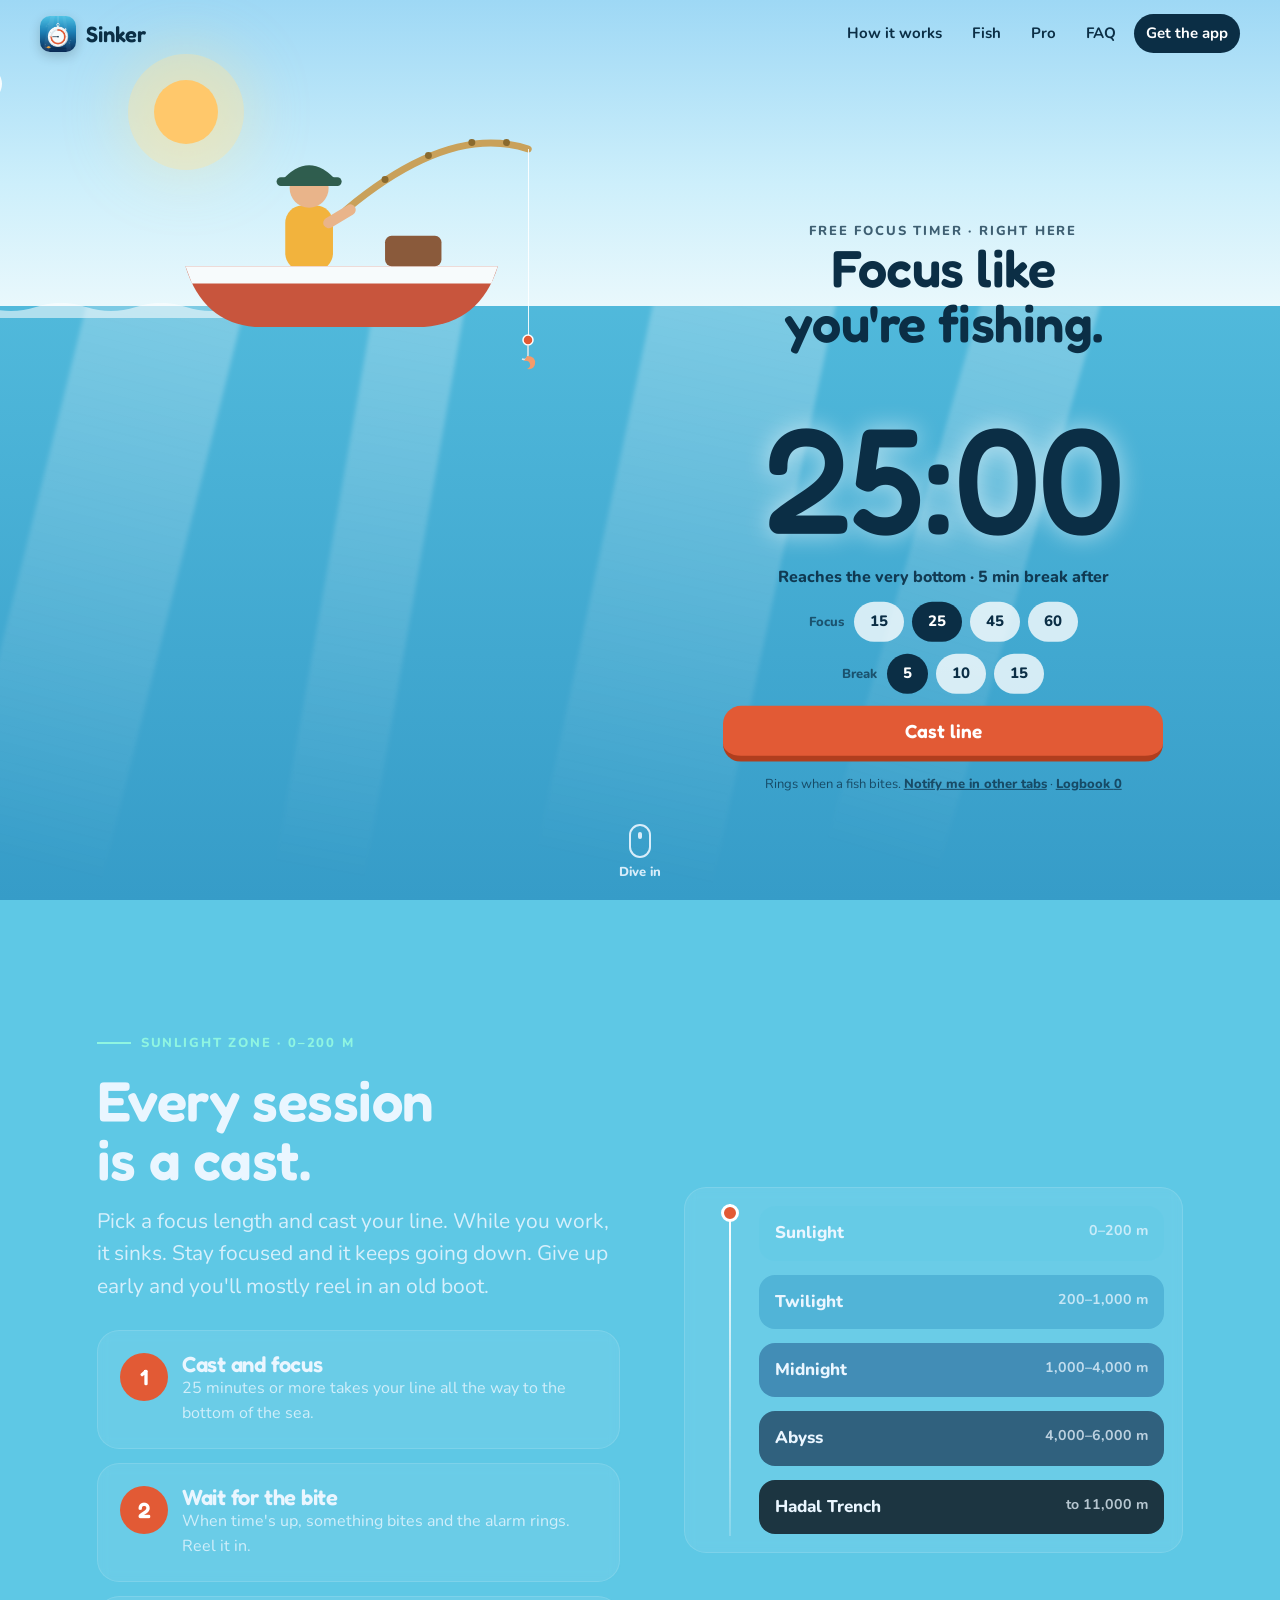
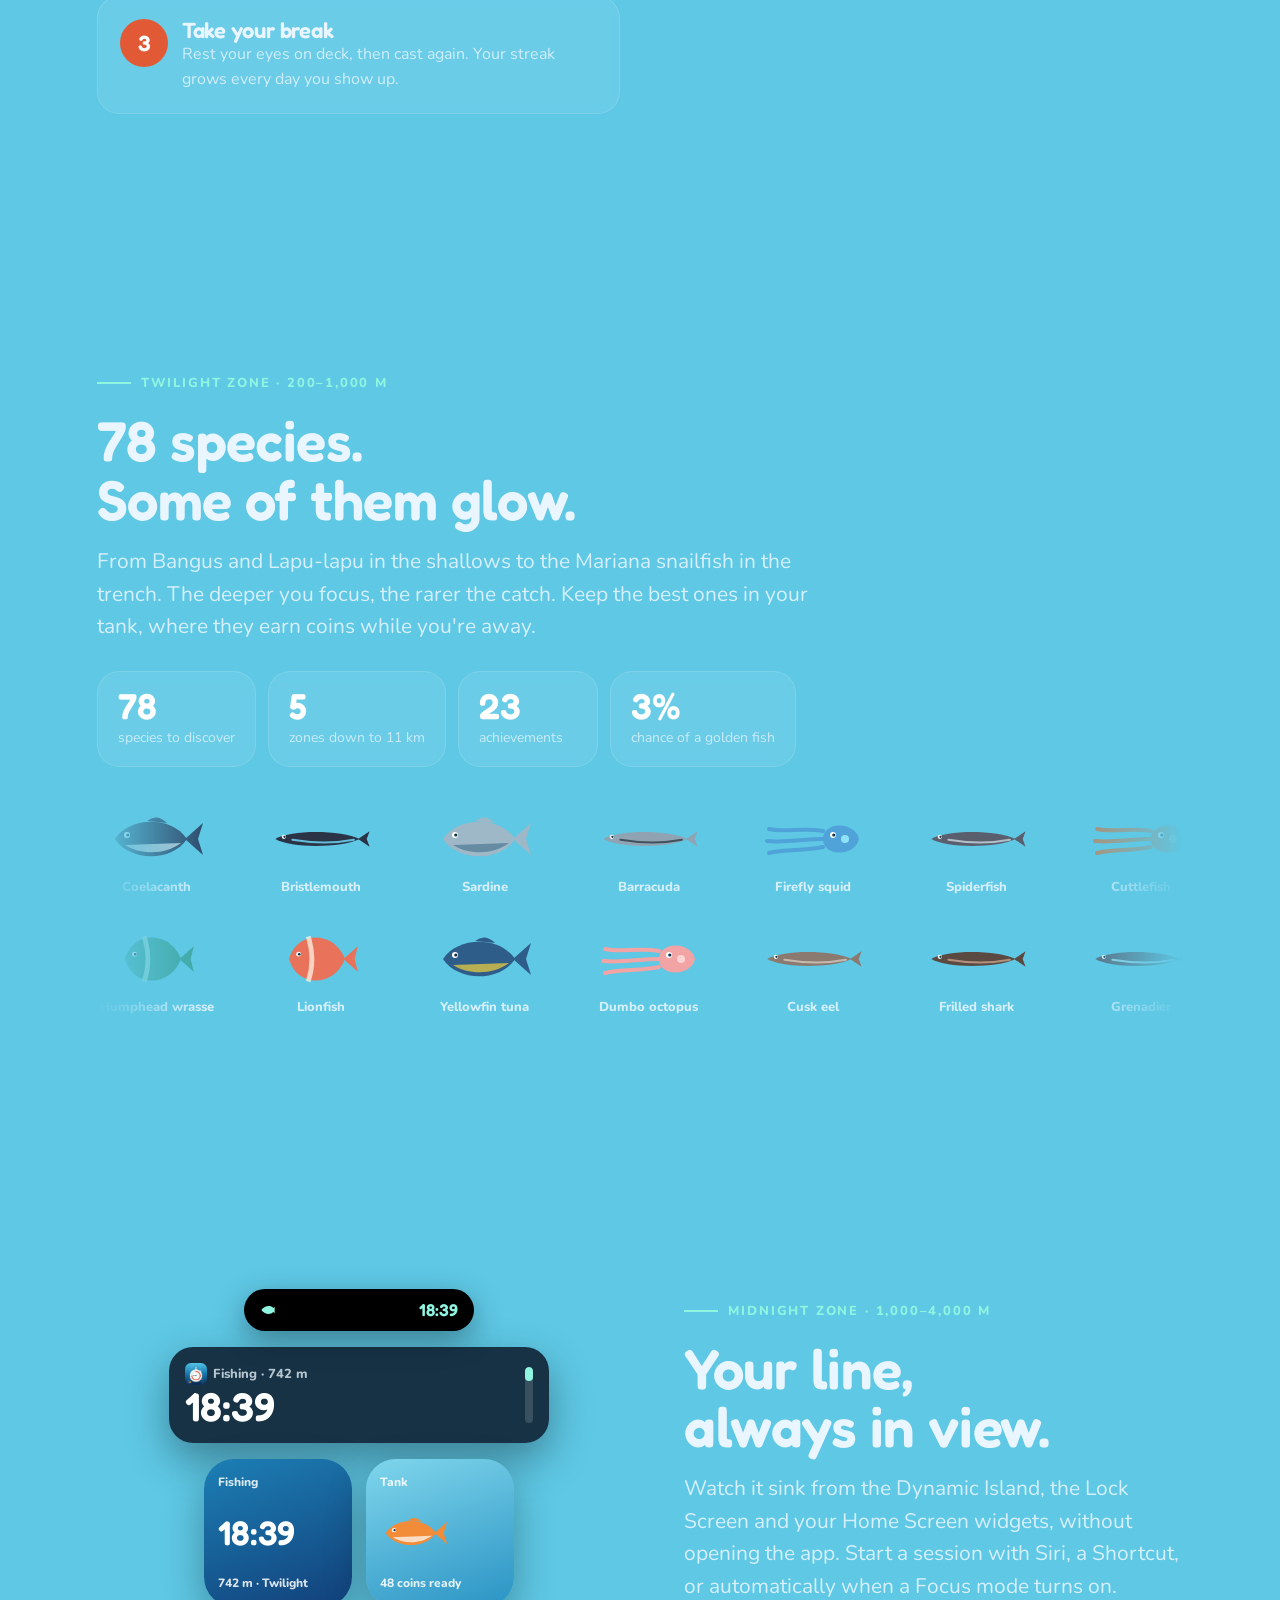
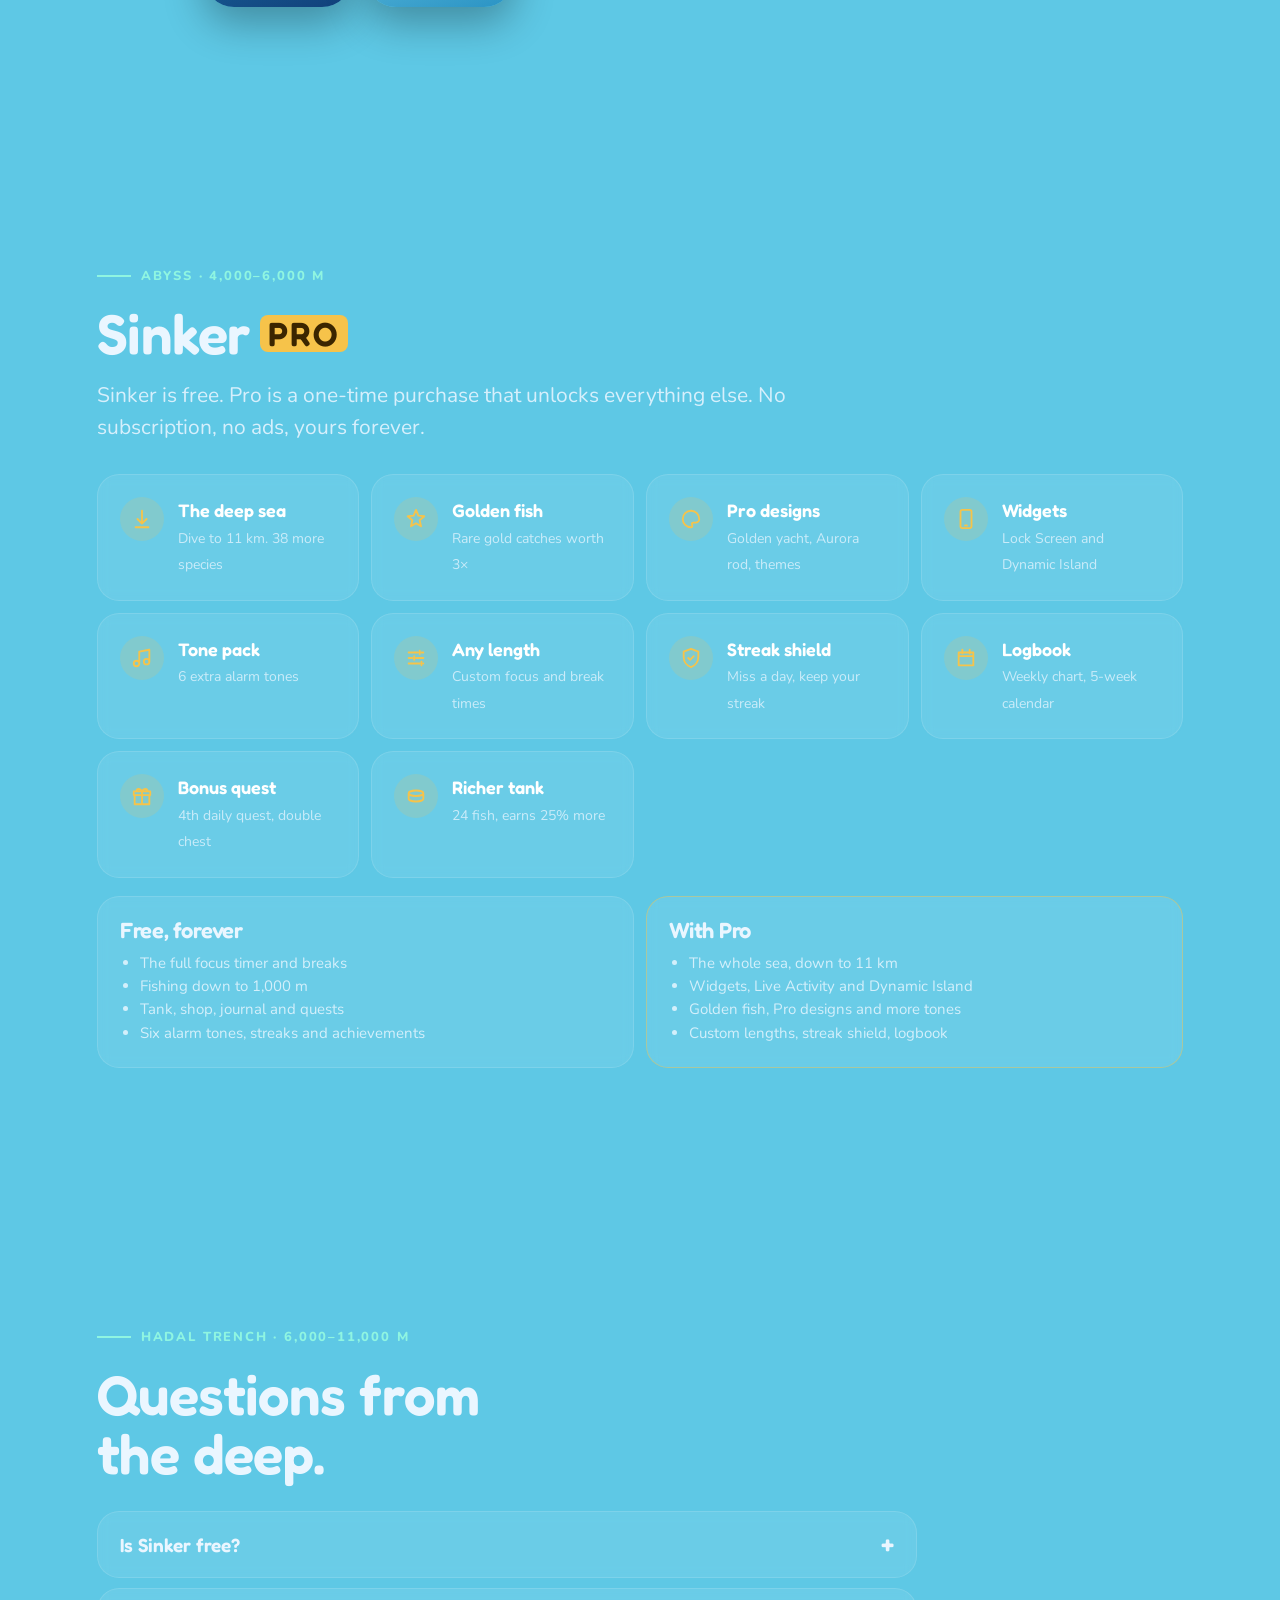
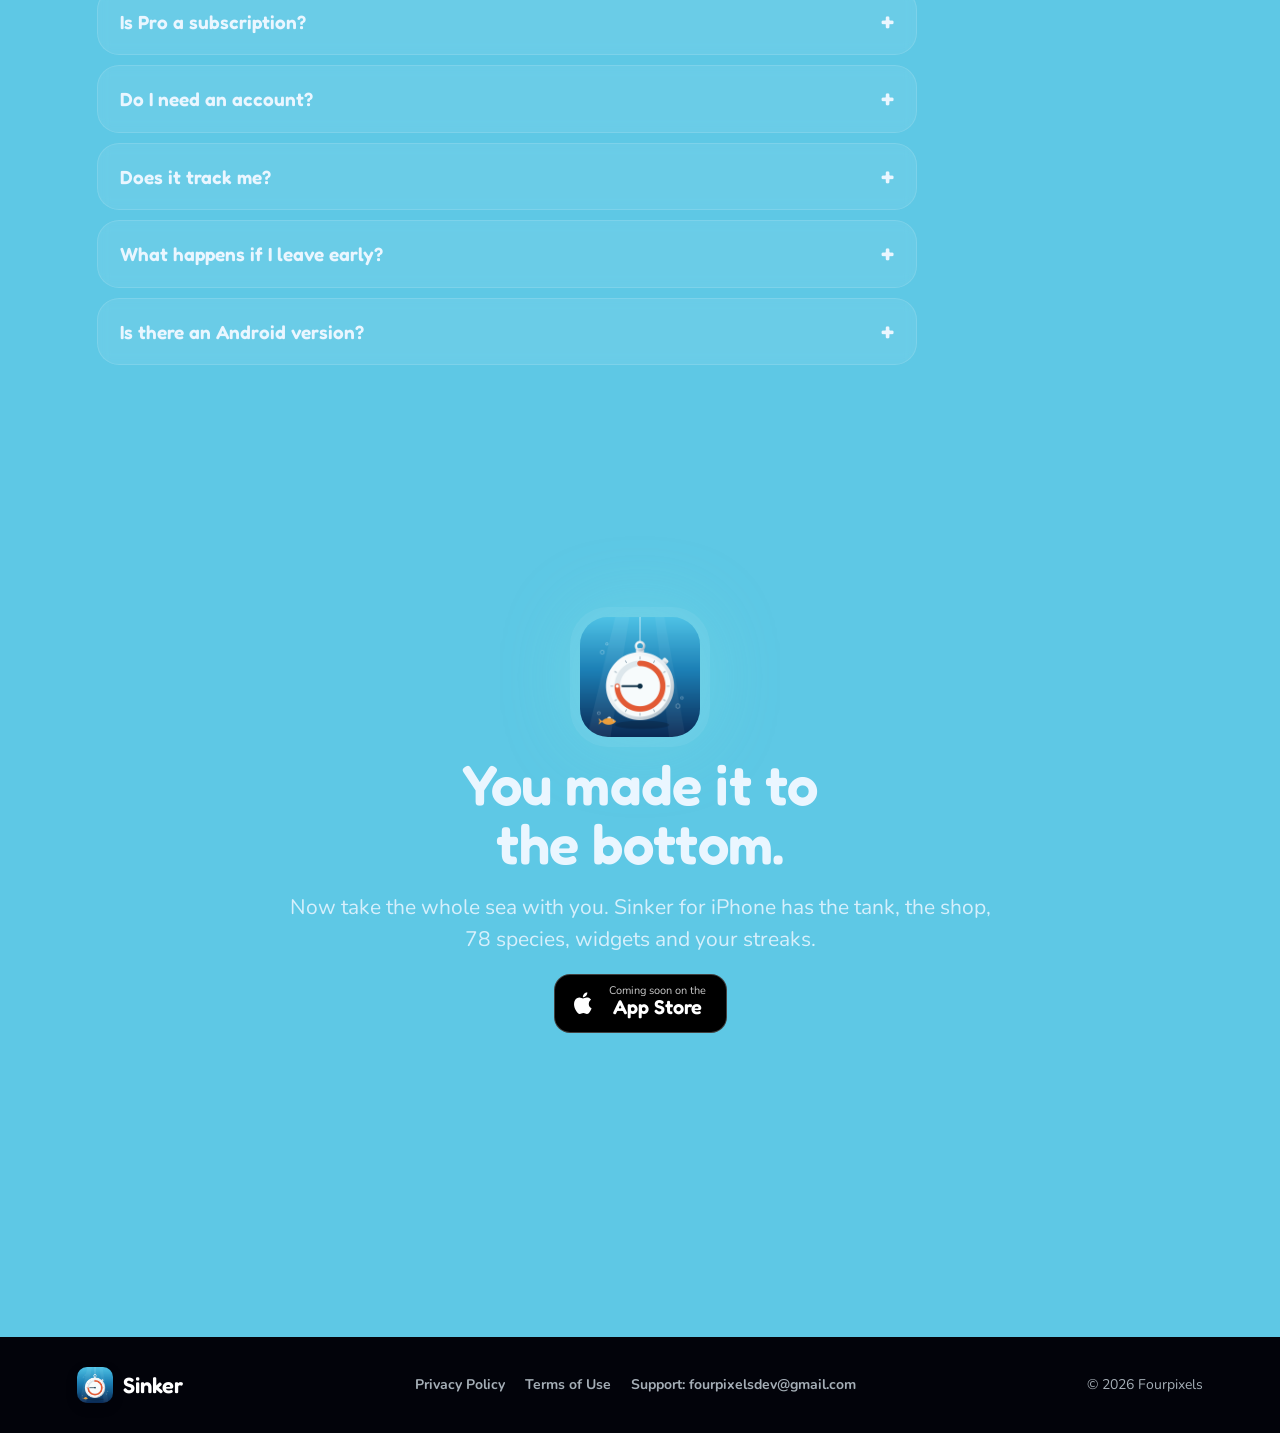
==== index.html @ 97530942 "Sinker website: landing page, free web focus timer, privacy policy and terms Co-Authored-By: Claude " ====
<!doctype html>
<html lang="en">
<head>
<meta charset="utf-8">
<meta name="viewport" content="width=device-width, initial-scale=1, viewport-fit=cover">
<title>Sinker – Focus Timer</title>
<meta name="description" content="A focus timer where every session is a cast. Stay focused, sink into the deep, and catch rare fish. Try the free web timer, then get Sinker for iPhone.">
<meta name="theme-color" content="#5EC8E5">
<meta property="og:title" content="Sinker – Focus Timer">
<meta property="og:description" content="Focus like you're fishing. Stay focused and your line sinks into the deep.">
<meta property="og:image" content="assets/icon.png">
<link rel="icon" href="assets/icon.png">
<link rel="apple-touch-icon" href="assets/icon.png">
<link rel="preconnect" href="https://fonts.googleapis.com">
<link rel="preconnect" href="https://fonts.gstatic.com" crossorigin>
<link href="https://fonts.googleapis.com/css2?family=Fredoka:wght@400;500;600&family=Nunito:wght@400;600;700;800&display=swap" rel="stylesheet">
<link rel="stylesheet" href="styles.css">
</head>
<body>

<a class="sr-only" href="#dive">Skip to the timer</a>

<header class="nav" id="nav">
  <a class="brand" href="#dive" aria-label="Sinker home"><img src="assets/icon.png" alt="" width="36" height="36">Sinker</a>
  <nav class="nav-links" aria-label="Main">
    <a href="#how">How it works</a>
    <a href="#fish">Fish</a>
    <a href="#pro">Pro</a>
    <a href="#faq">FAQ</a>
    <a class="pill" href="#get" data-store>Get the app</a>
  </nav>
</header>

<!-- ============ THE TIMER (surface) ============ -->
<main>
<section class="dive" id="dive" aria-label="Free focus timer">
  <div class="water"></div>
  <div class="rays" aria-hidden="true"><i></i><i></i><i></i><i></i></div>
  <div class="snow" id="snow" aria-hidden="true"></div>

  <div class="world" aria-hidden="true">
    <div class="sky"><div class="sun"></div><div class="cloud c1"></div><div class="cloud c2"></div><div class="cloud c3"></div></div>
    <svg class="surface" viewBox="0 0 400 22" preserveAspectRatio="none"><path d="M0 11 Q 25 3 50 11 T 100 11 T 150 11 T 200 11 T 250 11 T 300 11 T 350 11 T 400 11 V22 H0 Z" fill="rgba(255,255,255,0.55)"/></svg>
    <!-- the same boat, rod and fisher as the app (scene 352×110, cropped to x 60–296) -->
    <svg class="boat" viewBox="60 0 236 110">
      <path d="M178 46 Q 226 6 262 18" stroke="#C9A15A" stroke-width="3.2" fill="none" stroke-linecap="round"/>
      <circle cx="196" cy="32" r="1.6" fill="#8A6A2E"/><circle cx="216" cy="21" r="1.6" fill="#8A6A2E"/><circle cx="236" cy="15" r="1.6" fill="#8A6A2E"/><circle cx="252" cy="15" r="1.6" fill="#8A6A2E"/>
      <rect x="150" y="44" width="22" height="30" rx="8" fill="#F2B33D"/>
      <circle cx="161" cy="36" r="9" fill="#E9B48A"/>
      <path d="M148 33 Q161 18 174 33 Z" fill="#2F5D4E"/><rect x="146" y="31" width="30" height="4" rx="2" fill="#2F5D4E"/>
      <path d="M170 52 L180 46" stroke="#E9B48A" stroke-width="5" stroke-linecap="round"/>
      <path d="M104 72 L248 72 Q240 98 214 100 L136 100 Q112 98 104 72 Z" fill="#C8553D"/>
      <path d="M104 72 L248 72 L245 80 L107 80 Z" fill="#F7FBFC"/>
      <rect x="196" y="58" width="26" height="14" rx="3" fill="#8A5A3B"/>
    </svg>
    <div class="line" id="line"></div>
    <svg class="hook" id="hook" viewBox="-20 -10 40 50">
      <circle r="5" fill="#E25A35" stroke="#fff" stroke-width="1.5"/>
      <path d="M0 5 v10 q0 6 -6 4" stroke="#DDE6EA" stroke-width="1.6" fill="none"/>
      <path d="M-1 16 q9 0 8 8 q-1 6 -8 5 q4 -2 3 -5 q-1 -4 -6 -3z" fill="#F59B6B"/>
    </svg>
  </div>
  <div id="swimmers" aria-hidden="true"></div>

  <div class="panel" id="panel">
    <div class="intro">
      <p class="eyebrow">Free focus timer · right here</p>
      <h1 class="headline">Focus like you're fishing.</h1>
    </div>
    <p class="status" id="status" aria-live="polite"></p>
    <div class="timer" id="timer" role="timer" aria-label="Focus length 25 minutes">25:00</div>
    <p class="readout" id="readout">Reaches the very bottom · 5 min break after</p>

    <div class="chips" id="lengths" role="group" aria-label="Focus length">
      <span class="label">Focus</span>
      <button class="chip" data-min="15">15</button>
      <button class="chip" data-min="25" aria-pressed="true">25</button>
      <button class="chip" data-min="45">45</button>
      <button class="chip" data-min="60">60</button>
    </div>
    <div class="chips" id="breaks" role="group" aria-label="Break length">
      <span class="label">Break</span>
      <button class="chip" data-break="5" aria-pressed="true">5</button>
      <button class="chip" data-break="10">10</button>
      <button class="chip" data-break="15">15</button>
    </div>

    <div class="controls" id="controls">
      <button class="btn" id="btn-cast">Cast line</button>
      <button class="btn ghost" id="btn-pause" hidden>Pause</button>
      <button class="btn ghost" id="btn-reel" hidden>Reel in</button>
      <button class="btn" id="btn-reel-now" hidden>Reel in!</button>
      <button class="btn light" id="btn-skip" hidden>Skip break</button>
      <button class="btn" id="btn-break" hidden>Start break</button>
      <button class="btn" id="btn-again" hidden>Cast again</button>
    </div>
    <p class="fine" id="fine">Rings when a fish bites. <button id="btn-notify" type="button">Notify me in other tabs</button> · <button id="btn-log" type="button">Logbook <span id="log-count">0</span></button></p>
  </div>

  <a class="scroll-cue" href="#how"><span></span>Dive in</a>
</section>

<!-- ============ SUNLIGHT ============ -->
<section class="zone" id="how" data-depth="120">
  <div class="split">
    <div class="reveal">
      <p class="zone-label">Sunlight zone · 0–200 m</p>
      <h2>Every session<br>is a cast.</h2>
      <p class="lede">Pick a focus length and cast your line. While you work, it sinks. Stay focused and it keeps going down. Give up early and you'll mostly reel in an old boot.</p>
      <div class="steps">
        <div class="step card"><div><h3>Cast and focus</h3><p>25 minutes or more takes your line all the way to the bottom of the sea.</p></div></div>
        <div class="step card"><div><h3>Wait for the bite</h3><p>When time's up, something bites and the alarm rings. Reel it in.</p></div></div>
        <div class="step card"><div><h3>Take your break</h3><p>Rest your eyes on deck, then cast again. Your streak grows every day you show up.</p></div></div>
      </div>
    </div>
    <div class="ladder card reveal" aria-label="The five zones">
      <div class="shaft"></div><div class="lure"></div>
      <ol>
        <li style="background:rgba(94,200,229,.28)">Sunlight <small>0–200 m</small></li>
        <li style="background:rgba(28,127,181,.32)">Twilight <small>200–1,000 m</small></li>
        <li style="background:rgba(18,64,122,.45)">Midnight <small>1,000–4,000 m</small></li>
        <li style="background:rgba(10,26,58,.6)">Abyss <small>4,000–6,000 m</small></li>
        <li style="background:rgba(2,3,10,.75)">Hadal Trench <small>to 11,000 m</small></li>
      </ol>
    </div>
  </div>
</section>

<!-- ============ TWILIGHT ============ -->
<section class="zone" id="fish" data-depth="700">
  <div class="reveal">
    <p class="zone-label">Twilight zone · 200–1,000 m</p>
    <h2>78 species.<br>Some of them glow.</h2>
    <p class="lede">From Bangus and Lapu-lapu in the shallows to the Mariana snailfish in the trench. The deeper you focus, the rarer the catch. Keep the best ones in your tank, where they earn coins while you're away.</p>
    <div class="stats">
      <div class="stat card"><b>78</b><span>species to discover</span></div>
      <div class="stat card"><b>5</b><span>zones down to 11 km</span></div>
      <div class="stat card"><b>23</b><span>achievements</span></div>
      <div class="stat card"><b>3%</b><span>chance of a golden fish</span></div>
    </div>
  </div>
  <div class="parade" id="parade" aria-hidden="true"><div class="track a"></div><div class="track b"></div></div>
</section>

<!-- ============ MIDNIGHT ============ -->
<section class="zone" id="everywhere" data-depth="2500">
  <div class="split flip">
    <div class="reveal">
      <p class="zone-label">Midnight zone · 1,000–4,000 m</p>
      <h2>Your line,<br>always in view.</h2>
      <p class="lede">Watch it sink from the Dynamic Island, the Lock Screen and your Home Screen widgets, without opening the app. Start a session with Siri, a Shortcut, or automatically when a Focus mode turns on.</p>
    </div>
    <div class="devices reveal" aria-hidden="true">
      <div class="island"><svg viewBox="0 0 24 24" width="16" height="16" fill="currentColor"><path d="M2 12c3-4 7-6 11-6 3 0 5 1 7 3l2-2v10l-2-2c-2 2-4 3-7 3-4 0-8-2-11-6Z"/></svg><span class="t" data-clock>18:42</span></div>
      <div class="live">
        <div><div class="lbl"><img src="assets/icon.png" alt="">Fishing · 742 m</div><div class="big" data-clock>18:42</div></div>
        <div class="meter"><i id="live-meter"></i></div>
      </div>
      <div class="widgets">
        <div class="widget" style="background:linear-gradient(160deg,#1C7FB5,#12407A)"><small>Fishing</small><b data-clock>18:42</b><small>742 m · Twilight</small></div>
        <div class="widget" style="background:linear-gradient(160deg,#7FD6EC,#2A93C4)"><small>Tank</small><span id="widget-fish"></span><small>48 coins ready</small></div>
      </div>
    </div>
  </div>
</section>

<!-- ============ ABYSS ============ -->
<section class="zone" id="pro" data-depth="5000">
  <div class="reveal">
    <p class="zone-label">Abyss · 4,000–6,000 m</p>
    <h2 class="pro-badge">Sinker <em>PRO</em></h2>
    <p class="lede">Sinker is free. Pro is a one-time purchase that unlocks everything else. No subscription, no ads, yours forever.</p>
  </div>
  <div class="perks reveal" id="perks"></div>
  <div class="free-vs reveal">
    <div class="card"><h3>Free, forever</h3><ul><li>The full focus timer and breaks</li><li>Fishing down to 1,000 m</li><li>Tank, shop, journal and quests</li><li>Six alarm tones, streaks and achievements</li></ul></div>
    <div class="card" style="border-color:rgba(246,195,74,.45)"><h3>With Pro</h3><ul><li>The whole sea, down to 11 km</li><li>Widgets, Live Activity and Dynamic Island</li><li>Golden fish, Pro designs and more tones</li><li>Custom lengths, streak shield, logbook</li></ul></div>
  </div>
</section>

<!-- ============ TRENCH ============ -->
<section class="zone" id="faq" data-depth="8000">
  <div class="reveal">
    <p class="zone-label">Hadal trench · 6,000–11,000 m</p>
    <h2>Questions from<br>the deep.</h2>
  </div>
  <div class="faq reveal">
    <details class="card"><summary>Is Sinker free?</summary><p>Yes. The app is free to download and the focus timer, fishing, tank, shop and journal are free forever. Sinker Pro is an optional one-time purchase.</p></details>
    <details class="card"><summary>Is Pro a subscription?</summary><p>No. You pay once and keep it. It's tied to your Apple ID, so you can restore it on a new iPhone, and Family Sharing can be turned on.</p></details>
    <details class="card"><summary>Do I need an account?</summary><p>No account, no sign-in. Your progress stays on your iPhone and is backed up to your own iCloud so you can restore it later.</p></details>
    <details class="card"><summary>Does it track me?</summary><p>No tracking, no ads, no analytics. The only thing that ever leaves your phone is a rough location for the optional Real weather feature. <a href="privacy.html">Read the privacy policy</a>.</p></details>
    <details class="card"><summary>What happens if I leave early?</summary><p>You can reel in any time. Your line only got as deep as you stayed, so you'll catch something from that depth, or trash if it was under three minutes. You still get your break.</p></details>
    <details class="card"><summary>Is there an Android version?</summary><p>Not yet. Sinker is iPhone first. This web timer works on any device in the meantime.</p></details>
  </div>
</section>

<section class="zone finale" id="get" data-depth="10800">
  <img class="icon reveal" src="assets/icon.png" alt="Sinker app icon" width="120" height="120">
  <h2 class="reveal">You made it to<br>the bottom.</h2>
  <p class="lede reveal" style="margin-top:0">Now take the whole sea with you. Sinker for iPhone has the tank, the shop, 78 species, widgets and your streaks.</p>
  <a class="store-badge reveal" href="#" data-store aria-label="Download Sinker on the App Store">
    <svg viewBox="0 0 24 24" fill="currentColor" aria-hidden="true"><path d="M16.4 12.6c0-2.4 2-3.6 2.1-3.7-1.2-1.7-3-1.9-3.6-1.9-1.5-.2-3 .9-3.8.9-.8 0-2-.9-3.3-.9-1.7 0-3.2 1-4.1 2.5-1.8 3-.5 7.6 1.3 10.1.8 1.2 1.8 2.6 3.1 2.5 1.3 0 1.7-.8 3.3-.8s2 .8 3.3.8c1.4 0 2.2-1.2 3-2.5.9-1.4 1.3-2.7 1.3-2.8 0 0-2.6-1-2.6-4.2ZM14 5.3c.7-.8 1.2-2 1-3.2-1 .1-2.2.7-3 1.5-.6.7-1.2 1.9-1 3.1 1.1.1 2.3-.6 3-1.4Z"/></svg>
    <span><small data-store-small>Coming soon on the</small><strong>App Store</strong></span>
  </a>
  <div class="seabed" aria-hidden="true">
    <svg viewBox="0 0 1200 120" preserveAspectRatio="none"><path d="M0 70 Q 90 40 180 64 T 360 58 Q 450 30 540 60 T 720 56 Q 820 28 900 58 T 1200 50 V120 H0 Z" fill="#0A1A3A" opacity=".7"/><path d="M0 92 Q 140 70 260 90 T 520 86 Q 650 66 760 88 T 1200 80 V120 H0 Z" fill="#050B1C"/></svg>
  </div>
</section>
</main>

<footer>
  <div class="wrap">
    <a class="brand" href="#dive" style="color:#fff"><img src="assets/icon.png" alt="" width="32" height="32">Sinker</a>
    <nav aria-label="Footer">
      <a href="privacy.html">Privacy Policy</a>
      <a href="terms.html">Terms of Use</a>
      <a href="mailto:fourpixelsdev@gmail.com">Support: fourpixelsdev@gmail.com</a>
    </nav>
    <span>© <span id="year">2026</span> Fourpixels</span>
  </div>
</footer>

<aside class="gauge" id="gauge" aria-hidden="true">
  <div class="m" id="gauge-m">0 m</div>
  <div class="bar"><div class="dot"></div></div>
  <div class="z" id="gauge-z">Sunlight</div>
</aside>

<div class="modal" id="modal" role="dialog" aria-modal="true" aria-labelledby="catch-name">
  <div class="sheet" id="sheet"></div>
</div>

<script src="species.js"></script>
<script src="app.js"></script>
</body>
</html>
---- styles.css ----
/* Sinker website — "The Descent": the page is a dive, getting darker as you scroll. */

:root {
  --ink: #0B2E45;
  --ink-soft: #3A5566;
  --paper: #F7FBFC;
  --coral: #E25A35;
  --coral-deep: #B03E1E;
  --gold: #F6C34A;
  --gold-deep: #C98E1C;
  --glow: #8FF5E1;
  --foam: rgba(255, 255, 255, 0.85);
  --sea: #5EC8E5;           /* set by app.js from scroll depth */
  --sea-deep: #1C7FB5;      /* a little deeper than --sea */
  --text-on-sea: #EAF6FF;
  --radius: 22px;
  --display: "Fredoka", ui-rounded, system-ui, sans-serif;
  --body: "Nunito", ui-rounded, system-ui, sans-serif;
  color-scheme: light;
}

*, *::before, *::after { box-sizing: border-box; }
html { scroll-behavior: smooth; -webkit-text-size-adjust: 100%; }
body {
  margin: 0;
  font-family: var(--body);
  font-size: 17px;
  line-height: 1.55;
  color: var(--text-on-sea);
  background: linear-gradient(180deg, var(--sea) 0%, var(--sea-deep) 100%) fixed;
  background-color: var(--sea);
  transition: background-color 0.4s linear;
  overflow-x: hidden;
}
img, svg { display: block; max-width: 100%; }
a { color: inherit; }
button { font: inherit; color: inherit; cursor: pointer; }
:focus-visible { outline: 3px solid var(--gold); outline-offset: 3px; border-radius: 10px; }
[hidden] { display: none !important; }
.sr-only { position: absolute; width: 1px; height: 1px; padding: 0; margin: -1px; overflow: hidden; clip: rect(0 0 0 0); white-space: nowrap; border: 0; }

h1, h2, h3, .display { font-family: var(--display); font-weight: 600; letter-spacing: -0.01em; line-height: 1.05; margin: 0; }
h2 { font-size: clamp(34px, 5vw, 56px); }
h3 { font-size: 22px; }
p { margin: 0; }

/* ---------- top bar ---------- */
.nav {
  position: fixed; inset: 0 0 auto 0; z-index: 50;
  display: flex; align-items: center; justify-content: space-between; gap: 16px;
  padding: 14px clamp(16px, 4vw, 40px);
  transition: background 0.3s, backdrop-filter 0.3s, transform 0.4s, opacity 0.4s;
}
.nav.scrolled { background: rgba(7, 24, 39, 0.55); backdrop-filter: blur(14px); -webkit-backdrop-filter: blur(14px); }
.nav.hidden { opacity: 0; transform: translateY(-100%); pointer-events: none; }
.brand { display: flex; align-items: center; gap: 10px; text-decoration: none; font-family: var(--display); font-weight: 600; font-size: 22px; color: var(--ink); }
.nav.scrolled .brand, .on-dark .brand { color: #fff; }
.brand img { width: 36px; height: 36px; border-radius: 10px; box-shadow: 0 4px 12px rgba(0, 0, 0, 0.18); }
.nav-links { display: flex; align-items: center; gap: 6px; }
.nav-links a { text-decoration: none; font-weight: 700; font-size: 15px; padding: 8px 12px; border-radius: 999px; color: var(--ink); }
.nav.scrolled .nav-links a, .on-dark .nav-links a { color: #EAF6FF; }
.nav-links a:hover { background: rgba(255, 255, 255, 0.22); }
.nav-links .pill { background: var(--ink); color: #fff !important; }
@media (max-width: 720px) { .nav-links a:not(.pill) { display: none; } }

/* ---------- buttons ---------- */
.btn {
  display: inline-flex; align-items: center; justify-content: center; gap: 8px;
  min-height: 56px; padding: 0 26px; border: 0; border-radius: 18px;
  font-family: var(--display); font-weight: 600; font-size: 19px; text-decoration: none;
  background: var(--coral); color: #fff; border-bottom: 6px solid var(--coral-deep);
  transition: transform 0.08s, border-bottom-width 0.08s, filter 0.2s;
}
.btn:hover { filter: brightness(1.05); }
.btn:active { transform: translateY(4px); border-bottom-width: 2px; }
.btn.ghost { background: rgba(255, 255, 255, 0.16); border-bottom-color: rgba(0, 0, 0, 0.22); }
.btn.light { background: #DCE8EC; color: var(--ink); border-bottom-color: #B9CBD2; }
.btn.gold { background: var(--gold); color: #3B2600; border-bottom-color: var(--gold-deep); }
.btn[hidden] { display: none; }
.store-badge {
  display: inline-flex; align-items: center; gap: 12px; padding: 10px 20px 10px 16px; border-radius: 16px;
  background: #000; color: #fff; text-decoration: none; border: 1px solid rgba(255, 255, 255, 0.25);
  transition: transform 0.2s;
}
.store-badge:hover { transform: translateY(-2px); }
.store-badge svg { width: 26px; height: 26px; }
.store-badge small { display: block; font-size: 11px; opacity: 0.8; line-height: 1; }
.store-badge strong { font-family: var(--display); font-size: 20px; line-height: 1.1; font-weight: 600; }

/* ---------- hero = the timer ---------- */
.dive { position: relative; height: 100svh; min-height: 620px; overflow: hidden; color: var(--ink); }
.dive .water { position: absolute; inset: 0; background: linear-gradient(180deg, var(--water-top, #5EC8E5), var(--water-bottom, #1C7FB5)); transition: background 1s linear; }
.dive .rays { position: absolute; inset: 0; pointer-events: none; opacity: var(--sun, 1); transition: opacity 1s; }
.dive .rays i { position: absolute; top: 28%; width: 12%; height: 70%; transform-origin: top center; background: linear-gradient(180deg, rgba(255, 255, 255, 0.28), transparent); filter: blur(2px); animation: ray 8s ease-in-out infinite alternate; }
.dive .rays i:nth-child(1) { left: 8%; transform: rotate(14deg); }
.dive .rays i:nth-child(2) { left: 30%; width: 7%; animation-delay: -2s; transform: rotate(10deg); }
.dive .rays i:nth-child(3) { left: 52%; width: 14%; animation-delay: -4s; transform: rotate(12deg); }
.dive .rays i:nth-child(4) { left: 78%; width: 9%; animation-delay: -6s; transform: rotate(16deg); }
@keyframes ray { from { opacity: 0.45; } to { opacity: 1; } }

.world { position: absolute; inset: 0 0 auto 0; height: 100%; transition: transform 1.4s cubic-bezier(0.65, 0, 0.35, 1); }
.dive.deep .world { transform: translateY(calc(-1 * (var(--sky-h) + 60px))); }
.sky { position: absolute; inset: 0 0 auto 0; height: var(--sky-h); background: linear-gradient(180deg, #9ED8F5, #CDEFFB 60%, #E9F8FC); overflow: hidden; }
.sun { position: absolute; left: 12%; top: 26%; width: 64px; height: 64px; border-radius: 50%; background: #FFC86B; box-shadow: 0 0 0 26px rgba(255, 226, 154, 0.35), 0 0 60px 30px rgba(255, 226, 154, 0.35); }
.cloud { position: absolute; height: 34px; border-radius: 40px; background: #fff; opacity: 0.9; animation: drift linear infinite; }
.cloud::before, .cloud::after { content: ""; position: absolute; background: #fff; border-radius: 50%; }
.cloud::before { width: 46%; height: 150%; left: 14%; top: -60%; }
.cloud::after { width: 34%; height: 120%; left: 50%; top: -40%; }
.cloud.c1 { width: 130px; top: 22%; left: -10%; animation-duration: 70s; }
.cloud.c2 { width: 90px; top: 44%; left: -20%; animation-duration: 95s; animation-delay: -40s; }
.cloud.c3 { width: 110px; top: 12%; left: -15%; animation-duration: 120s; animation-delay: -80s; }
@keyframes drift { to { transform: translateX(130vw); } }
.surface { position: absolute; left: -5%; right: -5%; top: calc(var(--sky-h) - 10px); height: 22px; }
.boat { position: absolute; top: calc(var(--sky-h) - var(--boat-h) * 0.82); left: var(--boat-x); width: var(--boat-w); animation: bob 3.6s ease-in-out infinite; transform-origin: 50% 80%; }
@keyframes bob { 0%, 100% { transform: translateY(0) rotate(-1deg); } 50% { transform: translateY(4px) rotate(1.2deg); } }

.line { position: absolute; left: var(--tip-x); top: var(--tip-y); width: 1.6px; background: rgba(255, 255, 255, 0.9); height: var(--line-h, 60px); transition: height 1.4s cubic-bezier(0.65, 0, 0.35, 1); transform-origin: top; }
.hook { position: absolute; left: calc(var(--tip-x) - 20px); top: calc(var(--tip-y) + var(--line-h, 60px) - 10px); width: 40px; height: 50px; transition: top 1.4s cubic-bezier(0.65, 0, 0.35, 1); }
.dive.biting .hook, .dive.biting .line { animation: tug 0.16s linear infinite; }
@keyframes tug { 0%, 100% { translate: 0 0; } 50% { translate: 3px 2px; } }

.snow { position: absolute; inset: 0; pointer-events: none; opacity: 0; transition: opacity 1.5s; }
.dive.deep .snow { opacity: 1; }
.snow i { position: absolute; width: 3px; height: 3px; border-radius: 50%; background: rgba(255, 255, 255, 0.6); animation: snow linear infinite; }
@keyframes snow { from { transform: translateY(0); } to { transform: translateY(-110vh); } }
.swimmer { position: absolute; pointer-events: none; animation: swim linear forwards; opacity: 0.85; }
@keyframes swim { from { transform: translateX(var(--from)) scaleX(var(--dir)); } to { transform: translateX(var(--to)) scaleX(var(--dir)); } }

/* timer panel */
.panel { position: absolute; z-index: 5; display: flex; flex-direction: column; align-items: center; gap: 12px; text-align: center;
  left: 50%; transform: translateX(-50%); width: min(560px, 92vw); top: calc(var(--sky-h) + 70px); transition: top 1.4s cubic-bezier(0.65, 0, 0.35, 1), color 0.8s; }
.dive.deep .panel { top: 30%; }
.dive.ink-light .panel { color: #EAF6FF; }
.eyebrow { font-weight: 800; font-size: 13px; letter-spacing: 0.14em; text-transform: uppercase; opacity: 0.75; }
.headline { font-size: clamp(30px, 4.6vw, 52px); max-width: 15ch; text-wrap: balance; }
.dive.deep .intro, .dive.started .intro { display: none; }
.timer { font-family: var(--display); font-weight: 500; font-size: clamp(84px, 13vw, 150px); line-height: 1; letter-spacing: -0.02em; font-variant-numeric: tabular-nums;
  text-shadow: 0 0 24px var(--halo, rgba(255, 255, 255, 0.55)); }
.status { font-family: var(--display); font-weight: 600; font-size: 22px; min-height: 1.3em; }
.dive.biting .status { color: var(--gold); animation: pulse 0.8s ease-in-out infinite; }
@keyframes pulse { 50% { transform: scale(1.06); } }
.readout { font-weight: 800; font-size: 16px; opacity: 0.9; font-variant-numeric: tabular-nums; }
.chips { display: flex; flex-wrap: wrap; justify-content: center; gap: 8px; }
.chip { min-height: 40px; padding: 0 16px; border-radius: 999px; border: 0; background: rgba(255, 255, 255, 0.78); color: var(--ink); font-weight: 800; font-size: 15px; transition: background 0.2s, transform 0.15s; }
.chip:hover { transform: translateY(-1px); }
.chip[aria-pressed="true"] { background: var(--ink); color: #fff; }
.chips .label { align-self: center; font-weight: 800; font-size: 13px; opacity: 0.7; margin-right: 2px; }
.controls { display: flex; gap: 12px; width: 100%; max-width: 440px; }
.controls .btn { flex: 1; }
.fine { font-size: 13px; opacity: 0.75; }
.fine button { background: none; border: 0; padding: 0; text-decoration: underline; font-weight: 800; }

/* phones/tablets while fishing: buttons pinned to the bottom like the app, so the line never crosses them */
@media (max-width: 959px) {
  .dive.deep .panel { top: 24%; bottom: calc(26px + env(safe-area-inset-bottom)); }
  .dive.deep .controls { margin-top: auto; max-width: none; }
}
/* desktop: boat & line left, timer right — like the app in landscape */
@media (min-width: 960px) {
  .panel { left: auto; right: 6vw; transform: none; width: 520px; top: 50%; translate: 0 -40%; }
  .dive.deep .panel { top: 50%; }
}

.scroll-cue { position: absolute; bottom: 18px; left: 50%; translate: -50% 0; z-index: 4; display: flex; flex-direction: column; align-items: center; gap: 4px; font-weight: 800; font-size: 13px; color: #EAF6FF; text-decoration: none; opacity: 0.9; }
.scroll-cue span { width: 22px; height: 34px; border: 2px solid currentColor; border-radius: 12px; position: relative; }
.scroll-cue span::after { content: ""; position: absolute; left: 50%; top: 6px; width: 4px; height: 7px; margin-left: -2px; border-radius: 2px; background: currentColor; animation: cue 1.6s ease-in-out infinite; }
@keyframes cue { 60% { transform: translateY(10px); opacity: 0; } 100% { opacity: 0; } }
.dive.deep .scroll-cue { display: none; }
@media (max-width: 720px) { .scroll-cue { display: none; } }

/* ---------- catch modal ---------- */
.modal { position: fixed; inset: 0; z-index: 80; display: grid; place-items: end center; background: rgba(3, 12, 22, 0.5); opacity: 0; pointer-events: none; transition: opacity 0.25s; }
.modal.open { opacity: 1; pointer-events: auto; }
.sheet { width: min(560px, 100%); background: var(--paper); color: var(--ink); border-radius: 30px 30px 0 0; padding: 24px 22px calc(22px + env(safe-area-inset-bottom)); display: flex; flex-direction: column; gap: 12px; text-align: center;
  transform: translateY(100%); transition: transform 0.32s cubic-bezier(0.2, 0.9, 0.3, 1); }
.modal.open .sheet { transform: none; }
@media (min-width: 640px) { .modal { place-items: center; } .sheet { border-radius: 30px; } }
.kicker { font-weight: 800; font-size: 12px; letter-spacing: 0.1em; text-transform: uppercase; color: #6B8796; }
.catch-art { height: 170px; border-radius: 22px; display: grid; place-items: center; position: relative; overflow: hidden; }
.catch-art::before { content: ""; position: absolute; inset: -40%; background: repeating-conic-gradient(rgba(255, 255, 255, 0.13) 0 10deg, transparent 10deg 20deg); animation: spin 18s linear infinite; }
@keyframes spin { to { transform: rotate(1turn); } }
.catch-art svg { position: relative; width: 62%; }
.catch-name { font-size: 30px; }
.tag { display: inline-block; align-self: center; padding: 3px 12px; border-radius: 999px; color: #fff; font-weight: 800; font-size: 12px; letter-spacing: 0.08em; }
.facts { display: flex; flex-wrap: wrap; justify-content: center; gap: 8px; }
.facts span { background: #E7F1F4; border-radius: 999px; padding: 3px 12px; font-size: 14px; color: var(--ink-soft); }
.sheet .row { display: flex; gap: 10px; }
.sheet .row .btn { flex: 1; }
.app-nudge { font-size: 14px; color: var(--ink-soft); }
.app-nudge a { color: var(--coral-deep); font-weight: 800; }

/* ---------- descent sections ---------- */
.zone { position: relative; padding: clamp(90px, 14vh, 150px) clamp(20px, 6vw, 80px); max-width: 1240px; margin: 0 auto; }
.zone-label { display: inline-flex; align-items: center; gap: 10px; font-weight: 800; font-size: 13px; letter-spacing: 0.14em; text-transform: uppercase; color: var(--glow); margin-bottom: 18px; }
.zone-label::before { content: ""; width: 34px; height: 2px; background: currentColor; }
.lede { font-size: clamp(18px, 2vw, 21px); color: rgba(234, 246, 255, 0.86); max-width: 56ch; margin-top: 16px; }
.split { display: grid; gap: clamp(28px, 5vw, 70px); align-items: center; }
@media (min-width: 900px) { .split { grid-template-columns: 1.05fr 1fr; } .split.flip > :first-child { order: 2; } }

.card { background: rgba(255, 255, 255, 0.08); border: 1px solid rgba(255, 255, 255, 0.12); border-radius: var(--radius); padding: 22px; backdrop-filter: blur(6px); -webkit-backdrop-filter: blur(6px); }
.steps { display: grid; gap: 14px; margin-top: 28px; counter-reset: s; }
.step { display: grid; grid-template-columns: 48px 1fr; gap: 14px; align-items: start; }
.step::before { counter-increment: s; content: counter(s); width: 48px; height: 48px; border-radius: 50%; display: grid; place-items: center; background: var(--coral); color: #fff; font-family: var(--display); font-weight: 600; font-size: 22px; }
.step p { color: rgba(234, 246, 255, 0.8); font-size: 16px; }

/* zone ladder illustration */
.ladder { position: relative; padding: 18px 18px 18px 74px; }
.ladder .shaft { position: absolute; left: 44px; top: 16px; bottom: 16px; width: 2px; background: linear-gradient(#fff, rgba(255, 255, 255, 0.2)); }
.ladder .lure { position: absolute; left: 36px; top: 16px; width: 18px; height: 18px; border-radius: 50%; background: var(--coral); border: 3px solid #fff; animation: descend 6s cubic-bezier(0.65, 0, 0.35, 1) infinite; }
@keyframes descend { 0%, 10% { top: 16px; } 70%, 85% { top: calc(100% - 34px); } 100% { top: 16px; } }
.ladder ol { list-style: none; margin: 0; padding: 0; display: grid; gap: 14px; }
.ladder li { display: flex; justify-content: space-between; gap: 12px; padding: 14px 16px; border-radius: 16px; font-weight: 800; }
.ladder li small { font-weight: 700; opacity: 0.75; }

/* fish parade */
.parade { position: relative; height: 230px; margin-top: 40px; mask-image: linear-gradient(90deg, transparent, #000 10%, #000 90%, transparent); -webkit-mask-image: linear-gradient(90deg, transparent, #000 10%, #000 90%, transparent); overflow: hidden; }
.parade .track { position: absolute; display: flex; gap: 44px; align-items: center; animation: parade 60s linear infinite; }
.parade .track.b { top: 120px; animation-duration: 80s; animation-direction: reverse; }
@keyframes parade { from { transform: translateX(0); } to { transform: translateX(-50%); } }
.fishcard { flex: none; display: flex; flex-direction: column; align-items: center; gap: 6px; width: 120px; }
.fishcard svg { width: 100px; height: 64px; }
.fishcard span { font-size: 13px; font-weight: 800; color: rgba(234, 246, 255, 0.85); white-space: nowrap; }
.stats { display: flex; flex-wrap: wrap; gap: 12px; margin-top: 28px; }
.stat { padding: 16px 20px; min-width: 140px; }
.stat b { display: block; font-family: var(--display); font-size: 36px; font-weight: 600; color: #fff; line-height: 1; }
.stat span { font-size: 14px; color: rgba(234, 246, 255, 0.75); }

/* devices */
.devices { display: grid; gap: 16px; justify-items: center; }
.island { display: flex; align-items: center; gap: 10px; width: 230px; height: 42px; border-radius: 21px; background: #000; padding: 0 16px; color: var(--glow); font-family: var(--display); font-weight: 600; box-shadow: 0 10px 30px rgba(0, 0, 0, 0.35); }
.island .t { margin-left: auto; font-variant-numeric: tabular-nums; }
.live { display: flex; align-items: center; gap: 14px; width: min(380px, 100%); padding: 16px; border-radius: 24px; background: rgba(10, 24, 40, 0.85); box-shadow: 0 16px 40px rgba(0, 0, 0, 0.35); }
.live img { width: 22px; height: 22px; border-radius: 6px; }
.live .lbl { font-size: 13px; color: rgba(234, 246, 255, 0.75); display: flex; align-items: center; gap: 6px; font-weight: 800; }
.live .big { font-family: var(--display); font-size: 40px; font-weight: 600; color: #fff; line-height: 1.05; font-variant-numeric: tabular-nums; }
.live .meter { margin-left: auto; width: 8px; height: 56px; border-radius: 4px; background: rgba(255, 255, 255, 0.15); overflow: hidden; }
.live .meter i { display: block; width: 100%; background: var(--glow); border-radius: 4px; height: 0; transition: height 1s linear; }
.widgets { display: flex; gap: 14px; }
.widget { width: 148px; height: 148px; border-radius: 30px; padding: 14px; display: flex; flex-direction: column; justify-content: space-between; color: #fff; box-shadow: 0 16px 40px rgba(0, 0, 0, 0.3); }
.widget small { font-weight: 800; font-size: 12px; opacity: 0.85; }
.widget b { font-family: var(--display); font-size: 34px; font-weight: 600; font-variant-numeric: tabular-nums; }

/* pro */
.perks { display: grid; gap: 12px; margin-top: 30px; grid-template-columns: repeat(auto-fill, minmax(220px, 1fr)); }
.perk { display: flex; gap: 14px; align-items: flex-start; }
.perk .ic { flex: none; width: 44px; height: 44px; border-radius: 50%; display: grid; place-items: center; background: rgba(246, 195, 74, 0.16); color: var(--gold); }
.perk .ic svg { width: 22px; height: 22px; }
.perk b { font-family: var(--display); font-size: 18px; font-weight: 600; color: #fff; display: block; }
.perk span { font-size: 14px; color: rgba(234, 246, 255, 0.75); }
.pro-badge { display: flex; align-items: center; gap: 10px; font-family: var(--display); font-weight: 600; }
.pro-badge em { font-style: normal; background: var(--gold); color: #3B2600; border-radius: 8px; padding: 1px 8px; font-size: 0.6em; letter-spacing: 0.06em; vertical-align: middle; }
.free-vs { display: grid; gap: 12px; margin-top: 18px; grid-template-columns: repeat(auto-fit, minmax(240px, 1fr)); }
.free-vs ul { margin: 10px 0 0; padding-left: 20px; color: rgba(234, 246, 255, 0.82); font-size: 15px; }

/* faq */
.faq { display: grid; gap: 10px; margin-top: 28px; max-width: 820px; }
.faq details { padding: 0; }
.faq summary { list-style: none; cursor: pointer; padding: 18px 22px; font-family: var(--display); font-weight: 600; font-size: 19px; display: flex; justify-content: space-between; gap: 12px; }
.faq summary::-webkit-details-marker { display: none; }
.faq summary::after { content: "+"; font-size: 26px; line-height: 1; transition: transform 0.2s; }
.faq details[open] summary::after { transform: rotate(45deg); }
.faq details p { padding: 0 22px 20px; color: rgba(234, 246, 255, 0.8); font-size: 16px; }

/* finale + footer */
.finale { text-align: center; display: flex; flex-direction: column; align-items: center; gap: 18px; }
.finale img.icon { width: 120px; height: 120px; border-radius: 28px; box-shadow: 0 0 0 10px rgba(255, 255, 255, 0.06), 0 0 80px rgba(143, 245, 225, 0.25); }
.seabed { position: relative; height: 120px; margin-top: 40px; }
.seabed svg { position: absolute; bottom: 0; width: 100%; height: 120px; }
footer { position: relative; background: #02030A; color: rgba(234, 246, 255, 0.7); padding: 30px clamp(20px, 6vw, 80px) calc(30px + env(safe-area-inset-bottom)); font-size: 14px; }
footer .wrap { max-width: 1240px; margin: 0 auto; display: flex; flex-wrap: wrap; gap: 16px 28px; align-items: center; justify-content: space-between; }
footer nav { display: flex; flex-wrap: wrap; gap: 8px 20px; }
footer a { text-decoration: none; font-weight: 700; }
footer a:hover { color: #fff; }

/* depth gauge (fixed, right edge) */
.gauge { position: fixed; right: clamp(10px, 2vw, 26px); top: 50%; translate: 0 -50%; z-index: 40; display: flex; flex-direction: column; align-items: flex-end; gap: 8px; opacity: 0; transition: opacity 0.4s; pointer-events: none; }
.gauge.show { opacity: 1; }
.gauge .bar { width: 6px; height: 46vh; border-radius: 3px; background: linear-gradient(#5EC8E5, #1C7FB5 20%, #12407A 45%, #0A1A3A 70%, #02030A); position: relative; align-self: center; }
.gauge .dot { position: absolute; left: 50%; width: 16px; height: 16px; margin-left: -8px; margin-top: -8px; border-radius: 50%; background: var(--coral); border: 3px solid #fff; top: var(--g, 0%); }
.gauge .m { font-family: var(--display); font-weight: 600; font-size: 15px; font-variant-numeric: tabular-nums; color: #fff; text-align: right; }
.gauge .z { font-size: 11px; font-weight: 800; letter-spacing: 0.1em; text-transform: uppercase; color: var(--glow); text-align: right; }
@media (max-width: 720px) { .gauge { display: none; } }

/* reveal on scroll */
.reveal { opacity: 0; transform: translateY(26px); transition: opacity 0.8s ease, transform 0.8s ease; }
.reveal.in { opacity: 1; transform: none; }

/* ---------- legal pages ---------- */
.legal { max-width: 760px; margin: 0 auto; padding: 120px clamp(20px, 6vw, 40px) 80px; }
.legal h1 { font-size: clamp(40px, 6vw, 60px); color: #fff; }
.legal .meta { margin-top: 10px; color: var(--glow); font-weight: 800; font-size: 14px; letter-spacing: 0.06em; text-transform: uppercase; }
.legal .intro { font-size: 19px; margin-top: 22px; color: rgba(234, 246, 255, 0.9); }
.legal section { margin-top: 28px; padding: 22px 24px; }
.legal h2 { font-size: 24px; color: #fff; margin-bottom: 10px; }
.legal section p { color: rgba(234, 246, 255, 0.82); margin-top: 8px; }
.legal a { color: var(--gold); }

@media (prefers-reduced-motion: reduce) {
  *, *::before, *::after { animation-duration: 0.001s !important; animation-iteration-count: 1 !important; transition-duration: 0.001s !important; scroll-behavior: auto !important; }
  .reveal { opacity: 1; transform: none; }
}
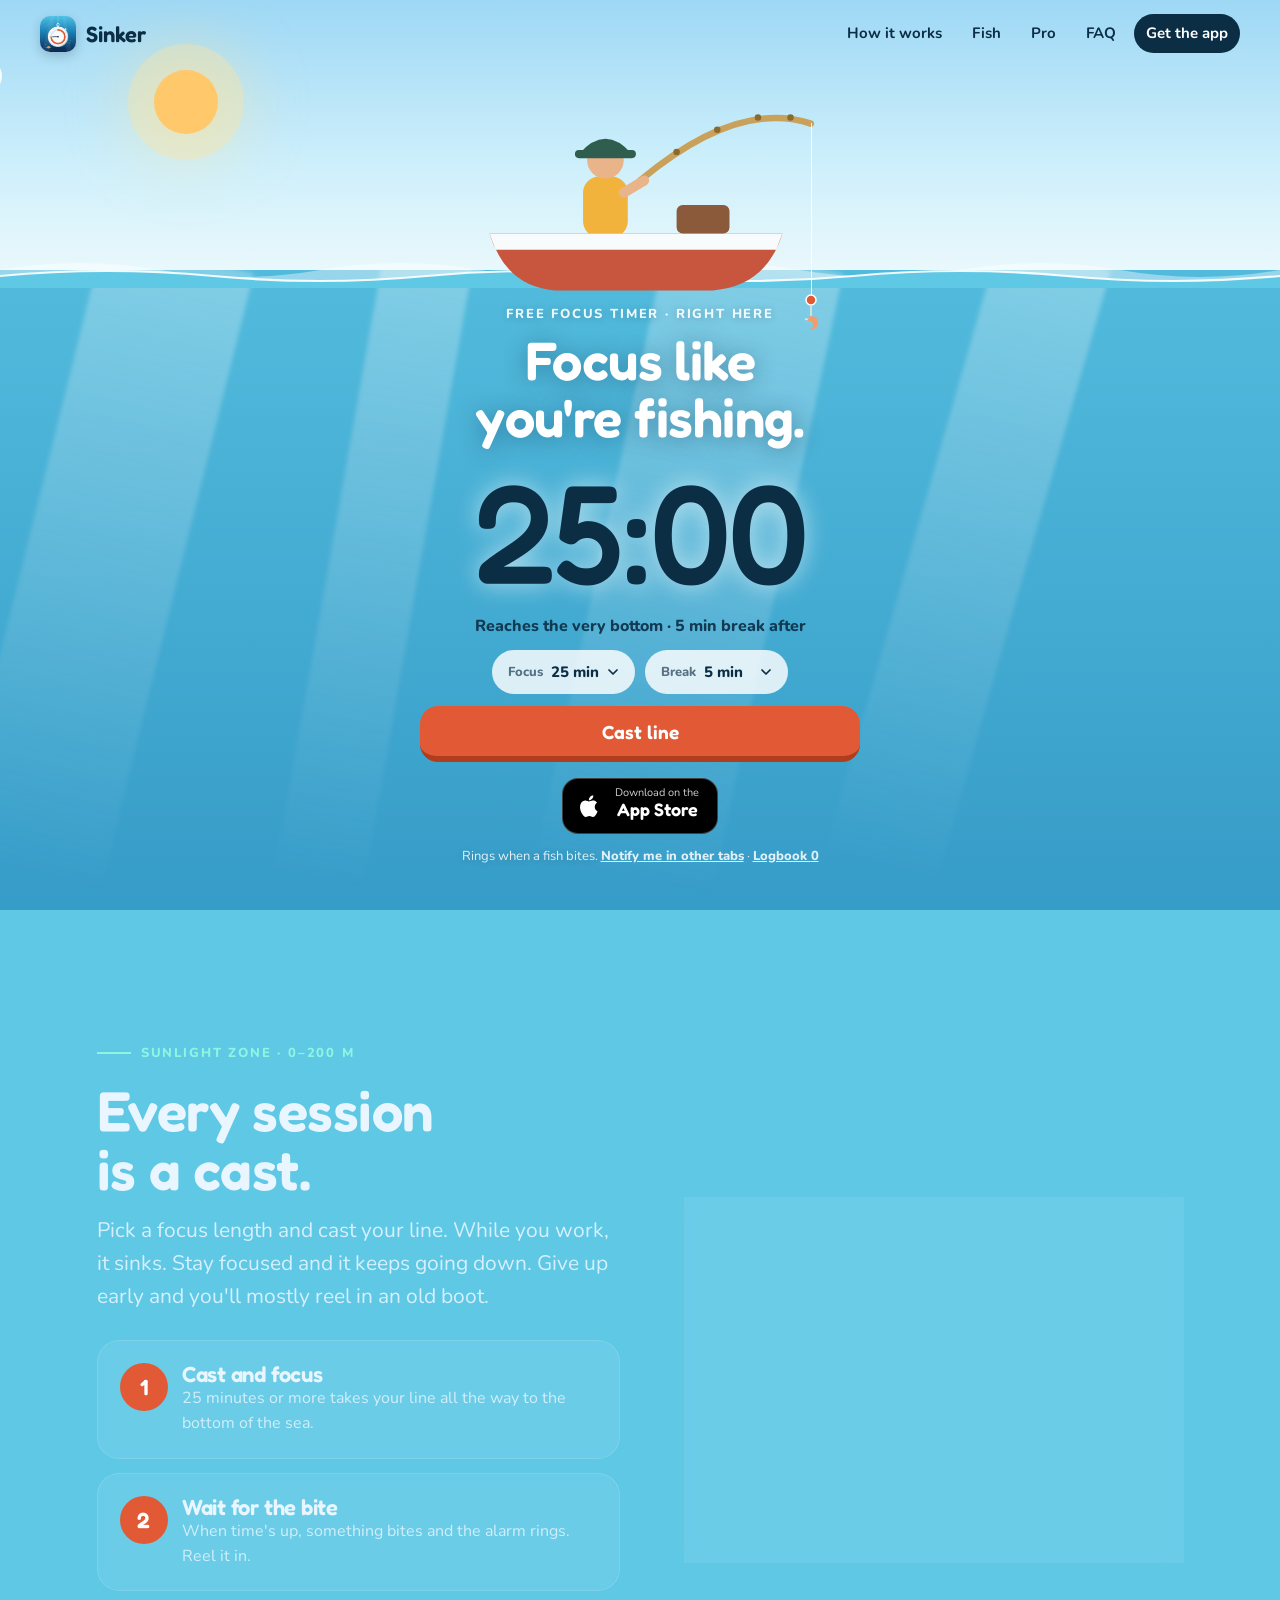
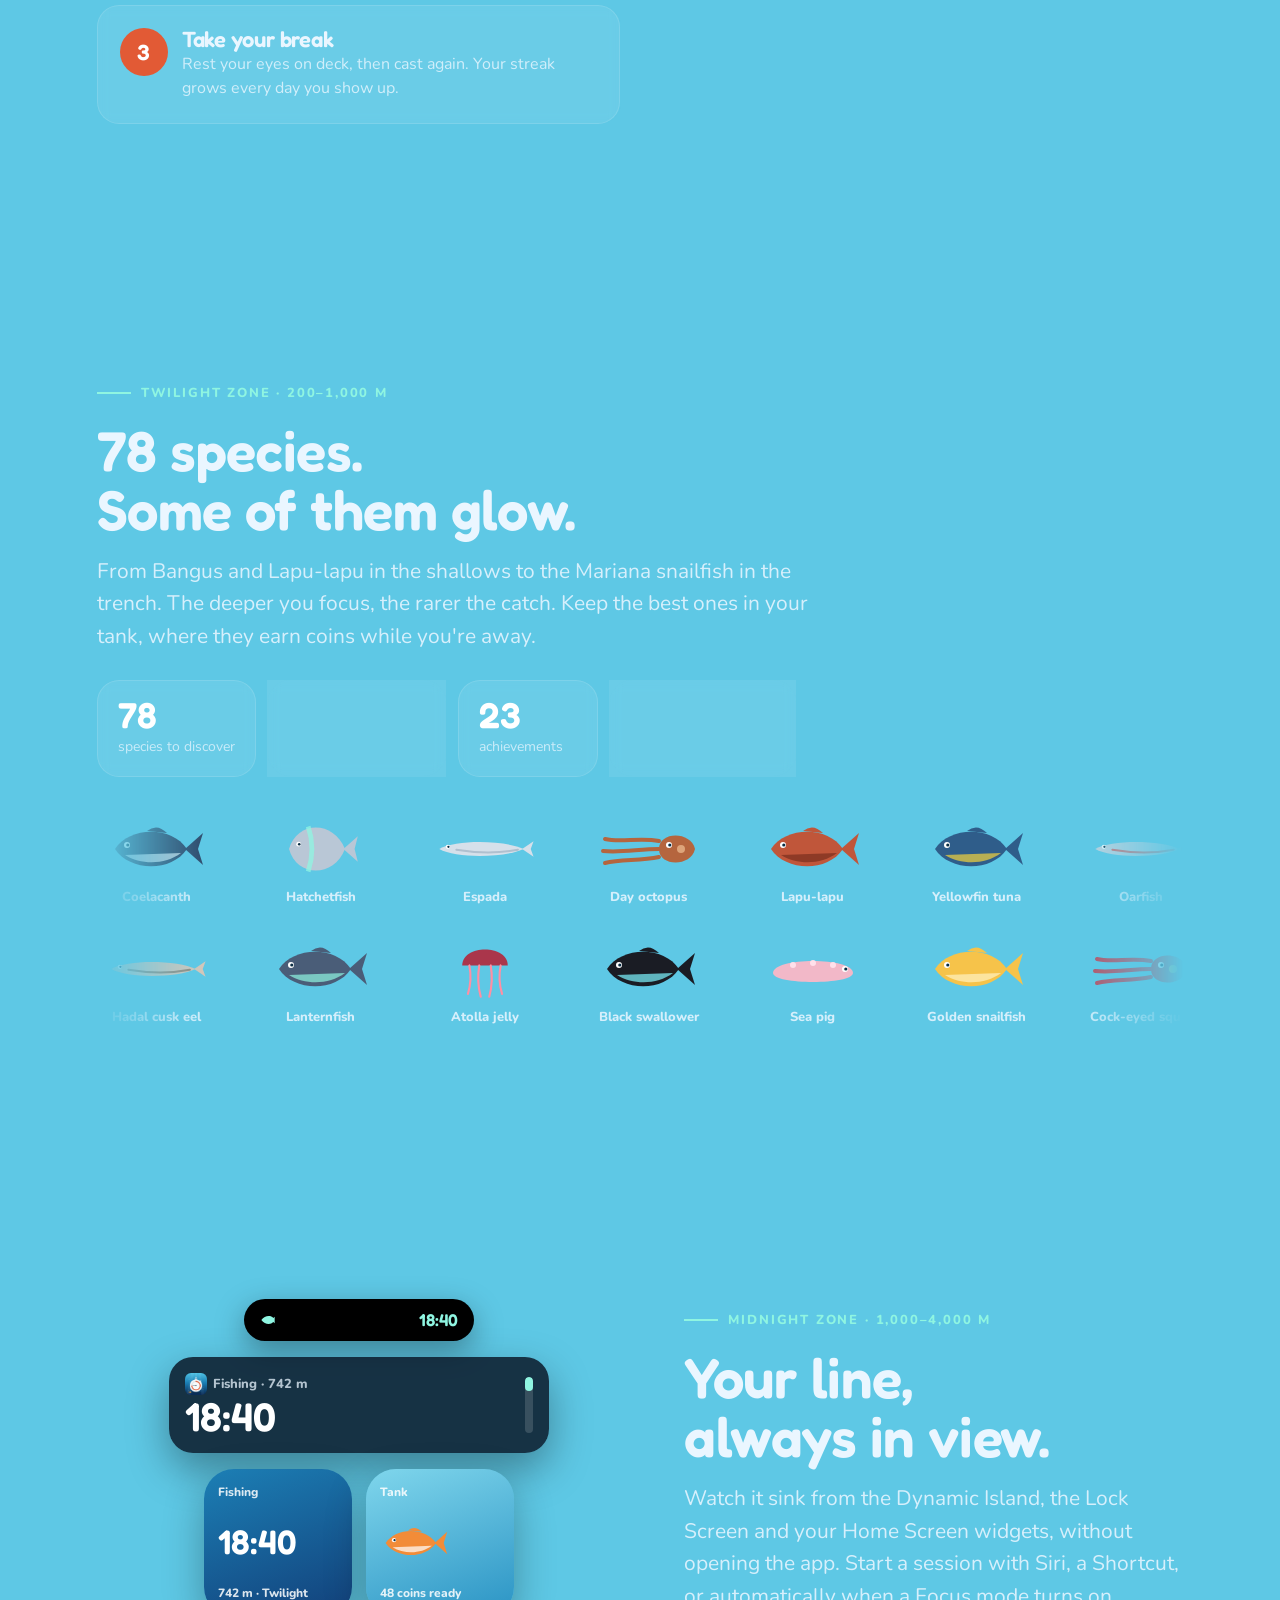
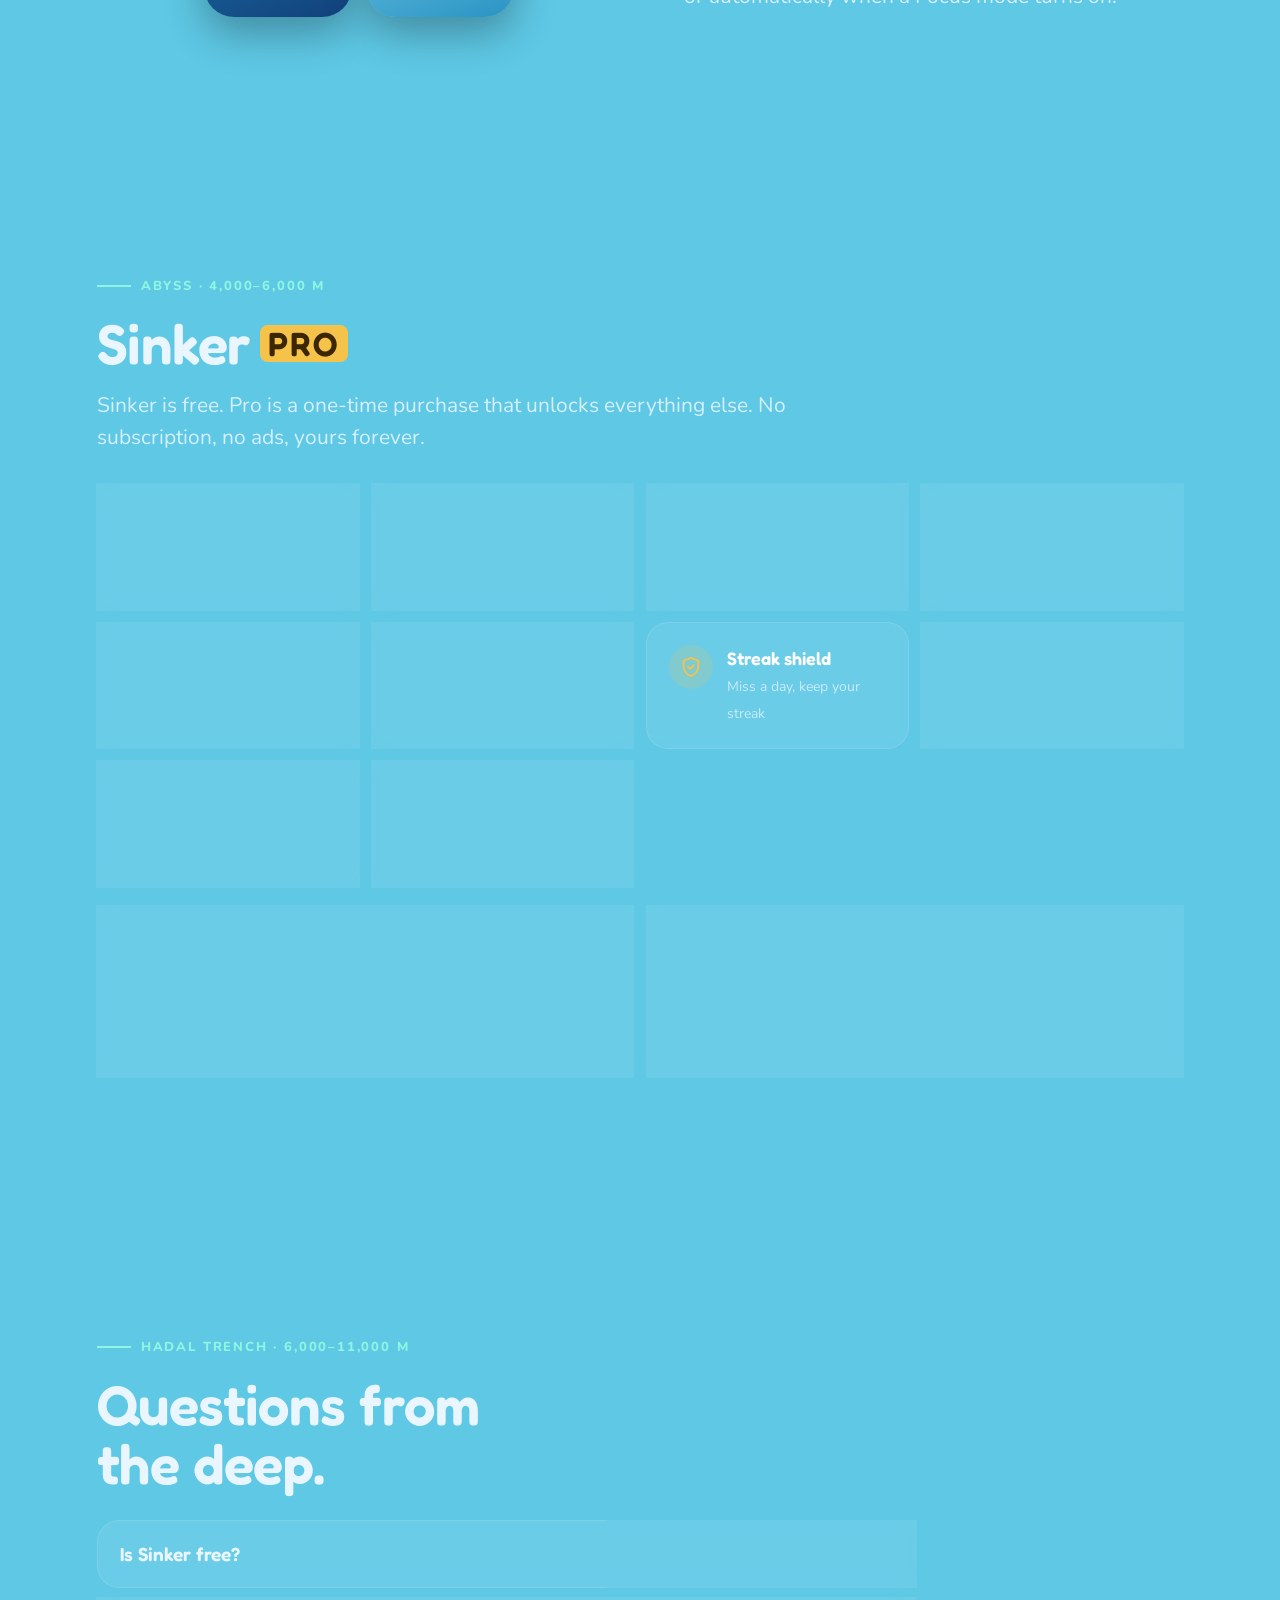
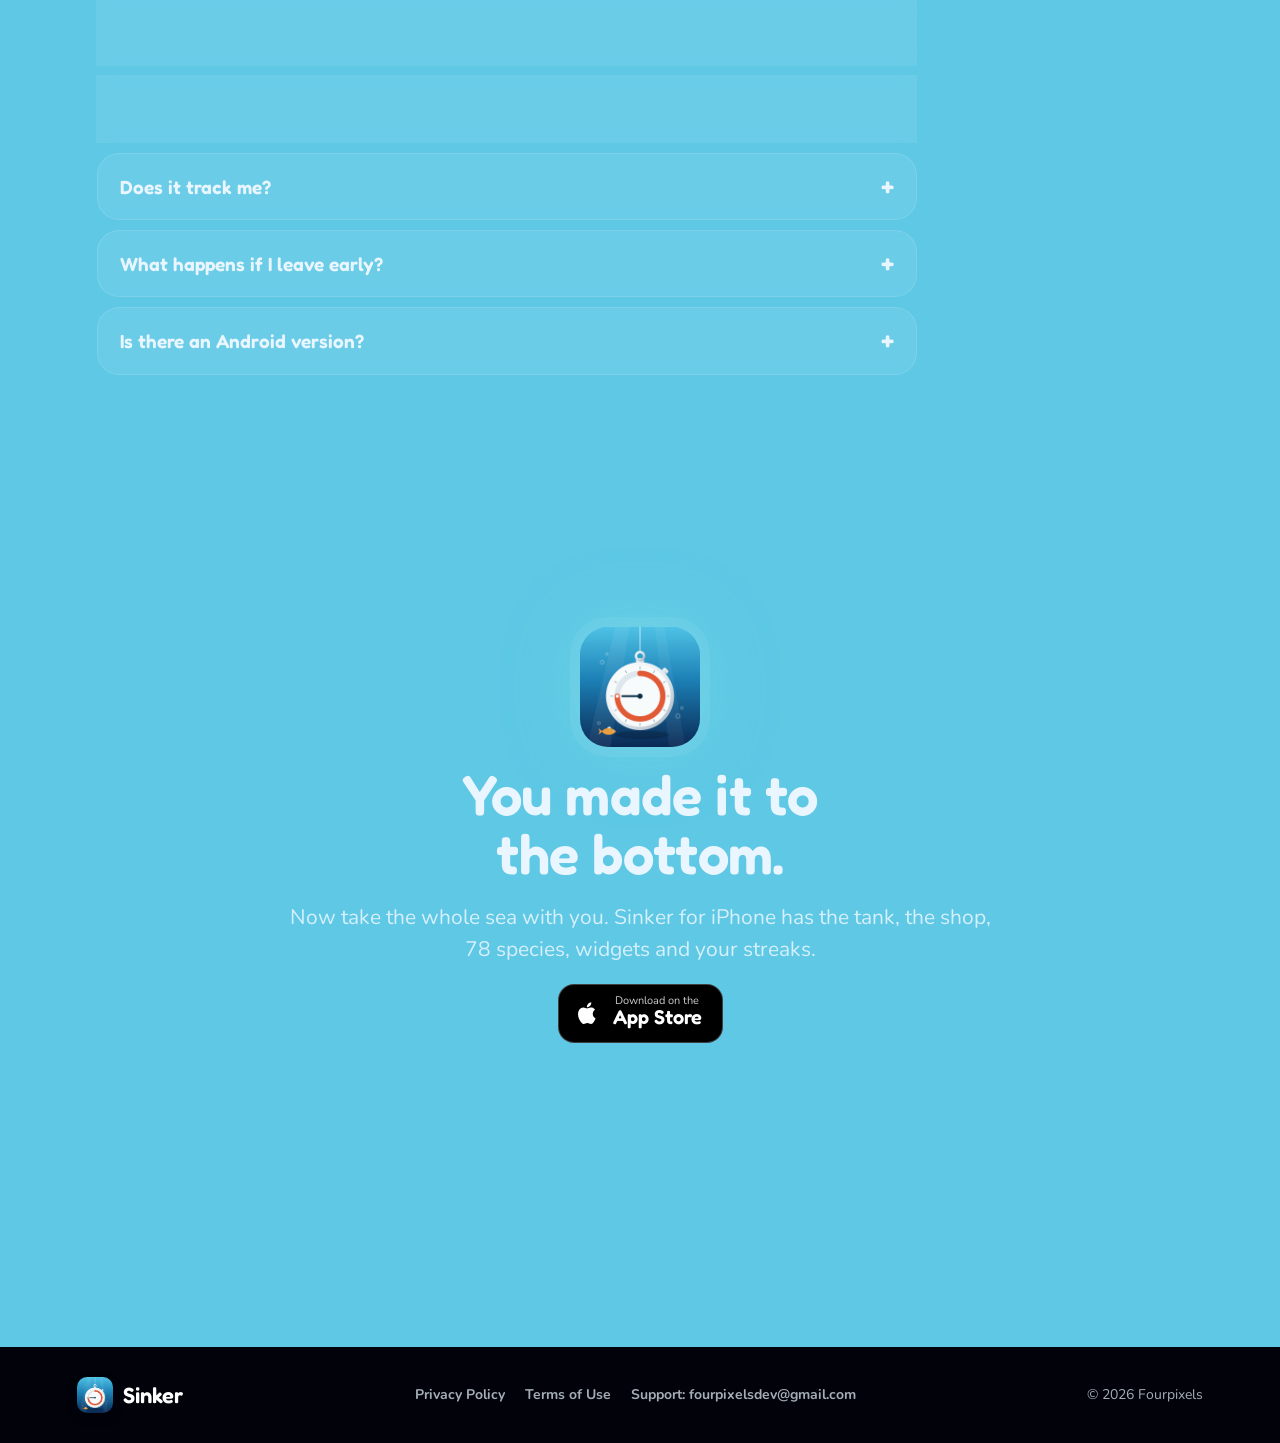
==== commit edd83d03: "Center the timer under the boat, white headline, rolling surface, focus/break dropdowns, App Store b" ====
--- a/index.html
+++ b/index.html
@@ -40,7 +40,11 @@
 
   <div class="world" aria-hidden="true">
     <div class="sky"><div class="sun"></div><div class="cloud c1"></div><div class="cloud c2"></div><div class="cloud c3"></div></div>
-    <svg class="surface" viewBox="0 0 400 22" preserveAspectRatio="none"><path d="M0 11 Q 25 3 50 11 T 100 11 T 150 11 T 200 11 T 250 11 T 300 11 T 350 11 T 400 11 V22 H0 Z" fill="rgba(255,255,255,0.55)"/></svg>
+    <!-- the sea surface: two rolling wave layers with a foam line, tiling seamlessly -->
+    <div class="surface">
+      <svg class="wave back" viewBox="0 0 1200 40" preserveAspectRatio="none"><path d="M0 22 Q 75 8 150 22 T 300 22 T 450 22 T 600 22 T 750 22 T 900 22 T 1050 22 T 1200 22 V40 H0 Z"/></svg>
+      <svg class="wave front" viewBox="0 0 1200 40" preserveAspectRatio="none"><path class="fill" d="M0 24 Q 100 14 200 24 T 400 24 T 600 24 T 800 24 T 1000 24 T 1200 24 V40 H0 Z"/><path class="foam" d="M0 24 Q 100 14 200 24 T 400 24 T 600 24 T 800 24 T 1000 24 T 1200 24"/></svg>
+    </div>
     <!-- the same boat, rod and fisher as the app (scene 352×110, cropped to x 60–296) -->
     <svg class="boat" viewBox="60 0 236 110">
       <path d="M178 46 Q 226 6 262 18" stroke="#C9A15A" stroke-width="3.2" fill="none" stroke-linecap="round"/>
@@ -71,18 +75,18 @@
     <div class="timer" id="timer" role="timer" aria-label="Focus length 25 minutes">25:00</div>
     <p class="readout" id="readout">Reaches the very bottom · 5 min break after</p>
 
-    <div class="chips" id="lengths" role="group" aria-label="Focus length">
-      <span class="label">Focus</span>
-      <button class="chip" data-min="15">15</button>
-      <button class="chip" data-min="25" aria-pressed="true">25</button>
-      <button class="chip" data-min="45">45</button>
-      <button class="chip" data-min="60">60</button>
-    </div>
-    <div class="chips" id="breaks" role="group" aria-label="Break length">
-      <span class="label">Break</span>
-      <button class="chip" data-break="5" aria-pressed="true">5</button>
-      <button class="chip" data-break="10">10</button>
-      <button class="chip" data-break="15">15</button>
+    <div class="pickers" id="pickers">
+      <label class="picker" id="pick-focus"><span>Focus</span>
+        <select id="sel-focus" aria-label="Focus length">
+          <option value="15">15 min</option><option value="25" selected>25 min</option><option value="45">45 min</option>
+          <option value="60">60 min</option><option value="90">90 min</option>
+        </select>
+      </label>
+      <label class="picker" id="pick-break"><span>Break</span>
+        <select id="sel-break" aria-label="Break length">
+          <option value="5" selected>5 min</option><option value="10">10 min</option><option value="15">15 min</option><option value="20">20 min</option>
+        </select>
+      </label>
     </div>
 
     <div class="controls" id="controls">
@@ -94,10 +98,13 @@
       <button class="btn" id="btn-break" hidden>Start break</button>
       <button class="btn" id="btn-again" hidden>Cast again</button>
     </div>
+    <a class="store-badge hero-store" id="hero-store" href="#" data-store aria-label="Download Sinker on the App Store">
+      <svg viewBox="0 0 24 24" fill="currentColor" aria-hidden="true"><path d="M16.4 12.6c0-2.4 2-3.6 2.1-3.7-1.2-1.7-3-1.9-3.6-1.9-1.5-.2-3 .9-3.8.9-.8 0-2-.9-3.3-.9-1.7 0-3.2 1-4.1 2.5-1.8 3-.5 7.6 1.3 10.1.8 1.2 1.8 2.6 3.1 2.5 1.3 0 1.7-.8 3.3-.8s2 .8 3.3.8c1.4 0 2.2-1.2 3-2.5.9-1.4 1.3-2.7 1.3-2.8 0 0-2.6-1-2.6-4.2ZM14 5.3c.7-.8 1.2-2 1-3.2-1 .1-2.2.7-3 1.5-.6.7-1.2 1.9-1 3.1 1.1.1 2.3-.6 3-1.4Z"/></svg>
+      <span><small>Download on the</small><strong>App Store</strong></span>
+    </a>
     <p class="fine" id="fine">Rings when a fish bites. <button id="btn-notify" type="button">Notify me in other tabs</button> · <button id="btn-log" type="button">Logbook <span id="log-count">0</span></button></p>
   </div>
 
-  <a class="scroll-cue" href="#how"><span></span>Dive in</a>
 </section>
 
 <!-- ============ SUNLIGHT ============ -->
@@ -200,7 +207,7 @@
   <p class="lede reveal" style="margin-top:0">Now take the whole sea with you. Sinker for iPhone has the tank, the shop, 78 species, widgets and your streaks.</p>
   <a class="store-badge reveal" href="#" data-store aria-label="Download Sinker on the App Store">
     <svg viewBox="0 0 24 24" fill="currentColor" aria-hidden="true"><path d="M16.4 12.6c0-2.4 2-3.6 2.1-3.7-1.2-1.7-3-1.9-3.6-1.9-1.5-.2-3 .9-3.8.9-.8 0-2-.9-3.3-.9-1.7 0-3.2 1-4.1 2.5-1.8 3-.5 7.6 1.3 10.1.8 1.2 1.8 2.6 3.1 2.5 1.3 0 1.7-.8 3.3-.8s2 .8 3.3.8c1.4 0 2.2-1.2 3-2.5.9-1.4 1.3-2.7 1.3-2.8 0 0-2.6-1-2.6-4.2ZM14 5.3c.7-.8 1.2-2 1-3.2-1 .1-2.2.7-3 1.5-.6.7-1.2 1.9-1 3.1 1.1.1 2.3-.6 3-1.4Z"/></svg>
-    <span><small data-store-small>Coming soon on the</small><strong>App Store</strong></span>
+    <span><small>Download on the</small><strong>App Store</strong></span>
   </a>
   <div class="seabed" aria-hidden="true">
     <svg viewBox="0 0 1200 120" preserveAspectRatio="none"><path d="M0 70 Q 90 40 180 64 T 360 58 Q 450 30 540 60 T 720 56 Q 820 28 900 58 T 1200 50 V120 H0 Z" fill="#0A1A3A" opacity=".7"/><path d="M0 92 Q 140 70 260 90 T 520 86 Q 650 66 760 88 T 1200 80 V120 H0 Z" fill="#050B1C"/></svg>
--- a/styles.css
+++ b/styles.css
@@ -88,7 +88,8 @@
 .store-badge strong { font-family: var(--display); font-size: 20px; line-height: 1.1; font-weight: 600; }
 
 /* ---------- hero = the timer ---------- */
-.dive { position: relative; height: 100svh; min-height: 620px; overflow: hidden; color: var(--ink); }
+/* The hero grows with its content (never clips the Cast button on short windows). */
+.dive { position: relative; min-height: 100svh; overflow: hidden; color: var(--ink); display: flex; flex-direction: column; }
 .dive .water { position: absolute; inset: 0; background: linear-gradient(180deg, var(--water-top, #5EC8E5), var(--water-bottom, #1C7FB5)); transition: background 1s linear; }
 .dive .rays { position: absolute; inset: 0; pointer-events: none; opacity: var(--sun, 1); transition: opacity 1s; }
 .dive .rays i { position: absolute; top: 28%; width: 12%; height: 70%; transform-origin: top center; background: linear-gradient(180deg, rgba(255, 255, 255, 0.28), transparent); filter: blur(2px); animation: ray 8s ease-in-out infinite alternate; }
@@ -110,7 +111,14 @@
 .cloud.c2 { width: 90px; top: 44%; left: -20%; animation-duration: 95s; animation-delay: -40s; }
 .cloud.c3 { width: 110px; top: 12%; left: -15%; animation-duration: 120s; animation-delay: -80s; }
 @keyframes drift { to { transform: translateX(130vw); } }
-.surface { position: absolute; left: -5%; right: -5%; top: calc(var(--sky-h) - 10px); height: 22px; }
+.surface { position: absolute; left: 0; right: 0; top: calc(var(--sky-h) - 22px); height: 40px; overflow: hidden; pointer-events: none; }
+.wave { position: absolute; left: 0; top: 0; width: 200%; height: 100%; }
+.wave.back { animation: waves 16s linear infinite; }
+.wave.back path { fill: rgba(255, 255, 255, 0.4); }
+.wave.front { top: 4px; animation: waves 10s linear infinite reverse; }
+.wave.front .fill { fill: var(--water-top, #5EC8E5); }
+.wave.front .foam { fill: none; stroke: rgba(255, 255, 255, 0.9); stroke-width: 2.2; vector-effect: non-scaling-stroke; }
+@keyframes waves { to { transform: translateX(-50%); } }
 .boat { position: absolute; top: calc(var(--sky-h) - var(--boat-h) * 0.82); left: var(--boat-x); width: var(--boat-w); animation: bob 3.6s ease-in-out infinite; transform-origin: 50% 80%; }
 @keyframes bob { 0%, 100% { transform: translateY(0) rotate(-1deg); } 50% { transform: translateY(4px) rotate(1.2deg); } }
 
@@ -126,47 +134,45 @@
 .swimmer { position: absolute; pointer-events: none; animation: swim linear forwards; opacity: 0.85; }
 @keyframes swim { from { transform: translateX(var(--from)) scaleX(var(--dir)); } to { transform: translateX(var(--to)) scaleX(var(--dir)); } }
 
-/* timer panel */
-.panel { position: absolute; z-index: 5; display: flex; flex-direction: column; align-items: center; gap: 12px; text-align: center;
-  left: 50%; transform: translateX(-50%); width: min(560px, 92vw); top: calc(var(--sky-h) + 70px); transition: top 1.4s cubic-bezier(0.65, 0, 0.35, 1), color 0.8s; }
-.dive.deep .panel { top: 30%; }
+/* timer panel: always centered under the boat, in normal flow */
+.panel { position: relative; z-index: 5; display: flex; flex-direction: column; align-items: center; gap: 12px; text-align: center;
+  width: min(560px, 92vw); margin: calc(var(--sky-h) + 34px) auto 44px; transition: color 0.8s; }
+.dive.deep .panel { margin-top: 14svh; min-height: calc(86svh - 30px - env(safe-area-inset-bottom)); margin-bottom: calc(26px + env(safe-area-inset-bottom)); }
+.dive.deep .controls { margin-top: auto; }
 .dive.ink-light .panel { color: #EAF6FF; }
-.eyebrow { font-weight: 800; font-size: 13px; letter-spacing: 0.14em; text-transform: uppercase; opacity: 0.75; }
-.headline { font-size: clamp(30px, 4.6vw, 52px); max-width: 15ch; text-wrap: balance; }
+.eyebrow { font-weight: 800; font-size: 13px; letter-spacing: 0.14em; text-transform: uppercase; color: #fff; opacity: 0.9; text-shadow: 0 1px 10px rgba(6, 40, 70, 0.3); }
+.headline { font-size: clamp(32px, 4.6vw, 54px); max-width: 16ch; text-wrap: balance; color: #fff; text-shadow: 0 2px 22px rgba(6, 40, 70, 0.35); }
+.intro { display: flex; flex-direction: column; align-items: center; gap: 8px; margin-bottom: 4px; }
 .dive.deep .intro, .dive.started .intro { display: none; }
-.timer { font-family: var(--display); font-weight: 500; font-size: clamp(84px, 13vw, 150px); line-height: 1; letter-spacing: -0.02em; font-variant-numeric: tabular-nums;
+.timer { font-family: var(--display); font-weight: 500; font-size: clamp(84px, 12vw, 140px); line-height: 1; letter-spacing: -0.02em; font-variant-numeric: tabular-nums;
   text-shadow: 0 0 24px var(--halo, rgba(255, 255, 255, 0.55)); }
 .status { font-family: var(--display); font-weight: 600; font-size: 22px; min-height: 1.3em; }
+.status:empty { display: none; }
 .dive.biting .status { color: var(--gold); animation: pulse 0.8s ease-in-out infinite; }
 @keyframes pulse { 50% { transform: scale(1.06); } }
 .readout { font-weight: 800; font-size: 16px; opacity: 0.9; font-variant-numeric: tabular-nums; }
-.chips { display: flex; flex-wrap: wrap; justify-content: center; gap: 8px; }
-.chip { min-height: 40px; padding: 0 16px; border-radius: 999px; border: 0; background: rgba(255, 255, 255, 0.78); color: var(--ink); font-weight: 800; font-size: 15px; transition: background 0.2s, transform 0.15s; }
-.chip:hover { transform: translateY(-1px); }
-.chip[aria-pressed="true"] { background: var(--ink); color: #fff; }
-.chips .label { align-self: center; font-weight: 800; font-size: 13px; opacity: 0.7; margin-right: 2px; }
+.pickers { display: flex; flex-wrap: wrap; justify-content: center; gap: 10px; }
+.picker { position: relative; display: inline-flex; align-items: center; gap: 8px; min-height: 44px; padding: 0 14px 0 16px; border-radius: 999px; background: rgba(255, 255, 255, 0.82); color: var(--ink); font-weight: 800; font-size: 15px; cursor: pointer; transition: background 0.2s; }
+.picker:hover { background: #fff; }
+.picker > span { font-size: 13px; opacity: 0.65; }
+.picker select { appearance: none; -webkit-appearance: none; border: 0; background: transparent; font: inherit; color: inherit; padding: 0 22px 0 0; cursor: pointer;
+  background-image: url("data:image/svg+xml,%3Csvg xmlns='http://www.w3.org/2000/svg' viewBox='0 0 24 24' fill='none' stroke='%230B2E45' stroke-width='2.6' stroke-linecap='round' stroke-linejoin='round'%3E%3Cpath d='m6 9 6 6 6-6'/%3E%3C/svg%3E");
+  background-repeat: no-repeat; background-position: right center; background-size: 16px; }
+.picker select:focus-visible { outline: none; }
+.picker:focus-within { outline: 3px solid var(--gold); outline-offset: 2px; }
 .controls { display: flex; gap: 12px; width: 100%; max-width: 440px; }
 .controls .btn { flex: 1; }
-.fine { font-size: 13px; opacity: 0.75; }
+.hero-store { margin-top: 4px; padding: 8px 18px 8px 14px; }
+.hero-store strong { font-size: 18px; }
+.fine { font-size: 13px; opacity: 0.85; color: #fff; text-shadow: 0 1px 8px rgba(6, 40, 70, 0.3); }
 .fine button { background: none; border: 0; padding: 0; text-decoration: underline; font-weight: 800; }
-
-/* phones/tablets while fishing: buttons pinned to the bottom like the app, so the line never crosses them */
-@media (max-width: 959px) {
-  .dive.deep .panel { top: 24%; bottom: calc(26px + env(safe-area-inset-bottom)); }
-  .dive.deep .controls { margin-top: auto; max-width: none; }
-}
-/* desktop: boat & line left, timer right — like the app in landscape */
-@media (min-width: 960px) {
-  .panel { left: auto; right: 6vw; transform: none; width: 520px; top: 50%; translate: 0 -40%; }
-  .dive.deep .panel { top: 50%; }
-}
 
 .scroll-cue { position: absolute; bottom: 18px; left: 50%; translate: -50% 0; z-index: 4; display: flex; flex-direction: column; align-items: center; gap: 4px; font-weight: 800; font-size: 13px; color: #EAF6FF; text-decoration: none; opacity: 0.9; }
 .scroll-cue span { width: 22px; height: 34px; border: 2px solid currentColor; border-radius: 12px; position: relative; }
 .scroll-cue span::after { content: ""; position: absolute; left: 50%; top: 6px; width: 4px; height: 7px; margin-left: -2px; border-radius: 2px; background: currentColor; animation: cue 1.6s ease-in-out infinite; }
 @keyframes cue { 60% { transform: translateY(10px); opacity: 0; } 100% { opacity: 0; } }
 .dive.deep .scroll-cue { display: none; }
-@media (max-width: 720px) { .scroll-cue { display: none; } }
+@media (max-width: 959px), (max-height: 760px) { .scroll-cue { display: none; } }
 
 /* ---------- catch modal ---------- */
 .modal { position: fixed; inset: 0; z-index: 80; display: grid; place-items: end center; background: rgba(3, 12, 22, 0.5); opacity: 0; pointer-events: none; transition: opacity 0.25s; }
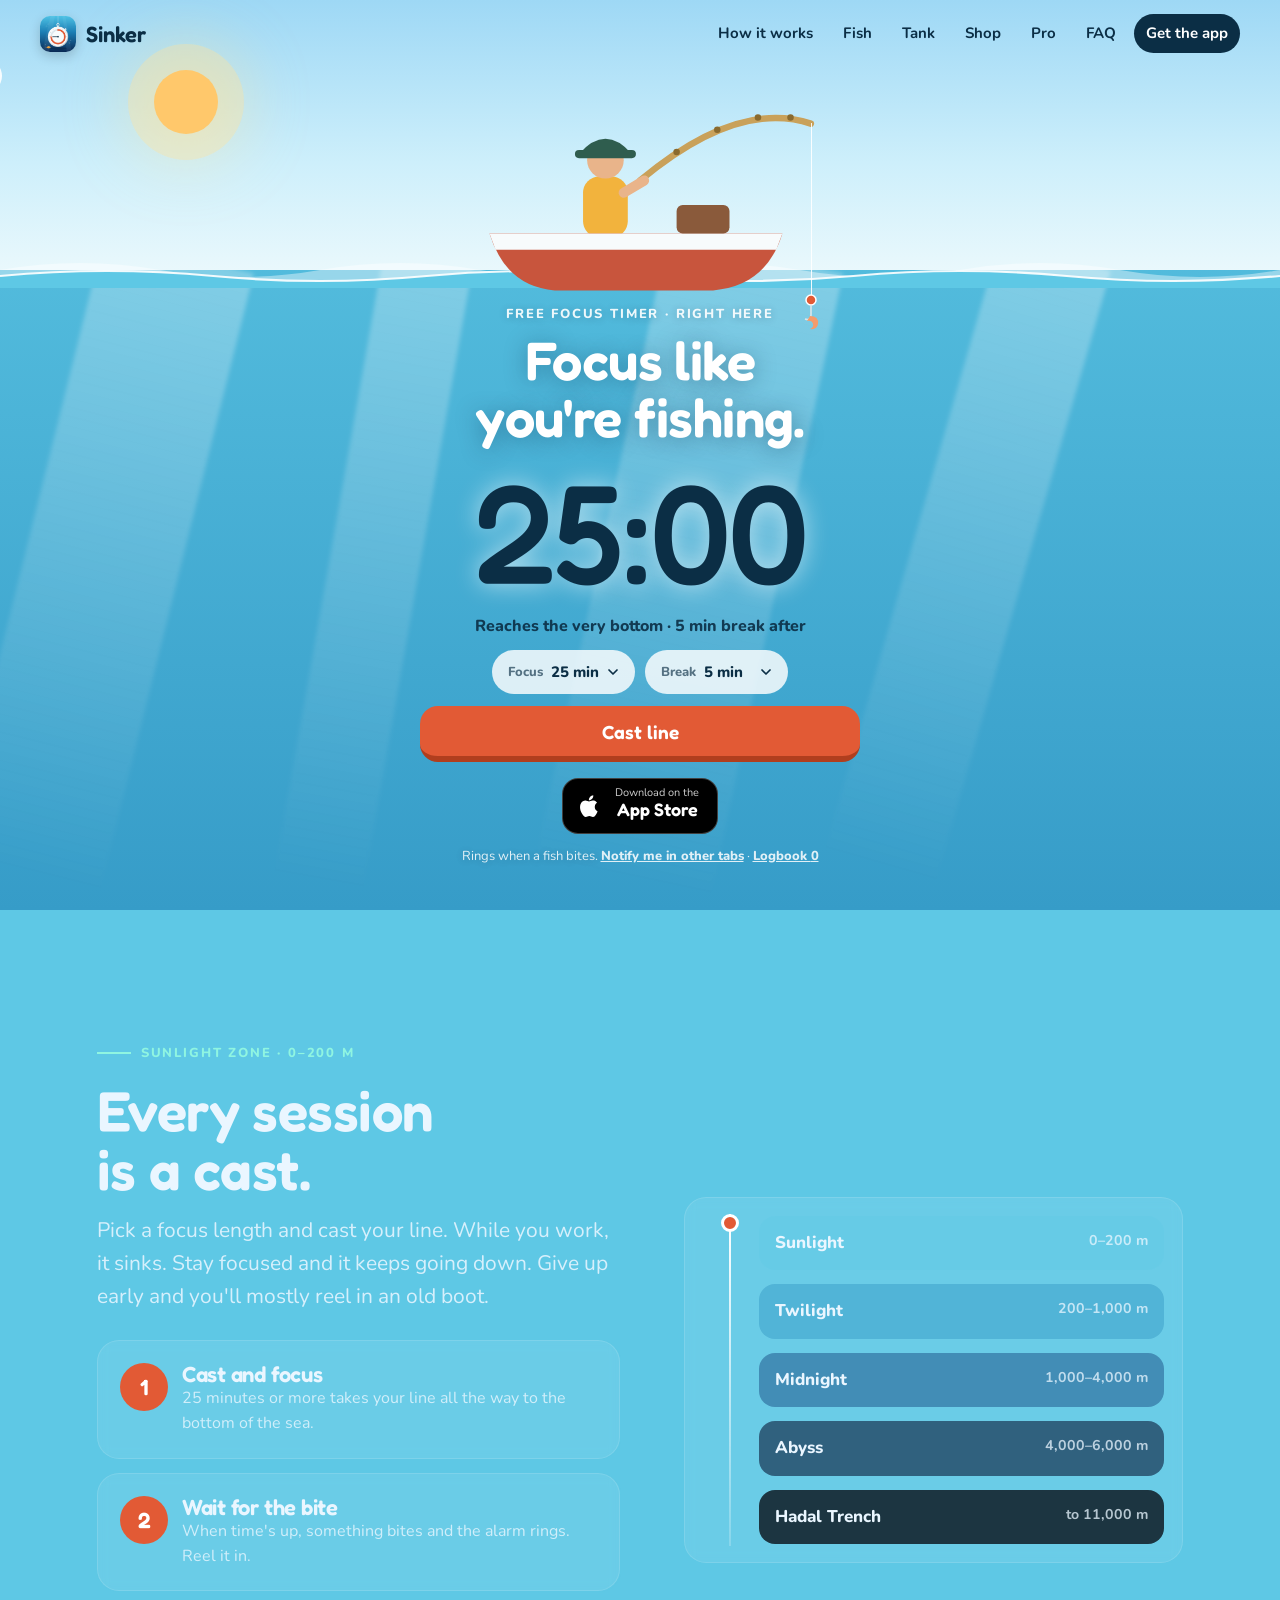
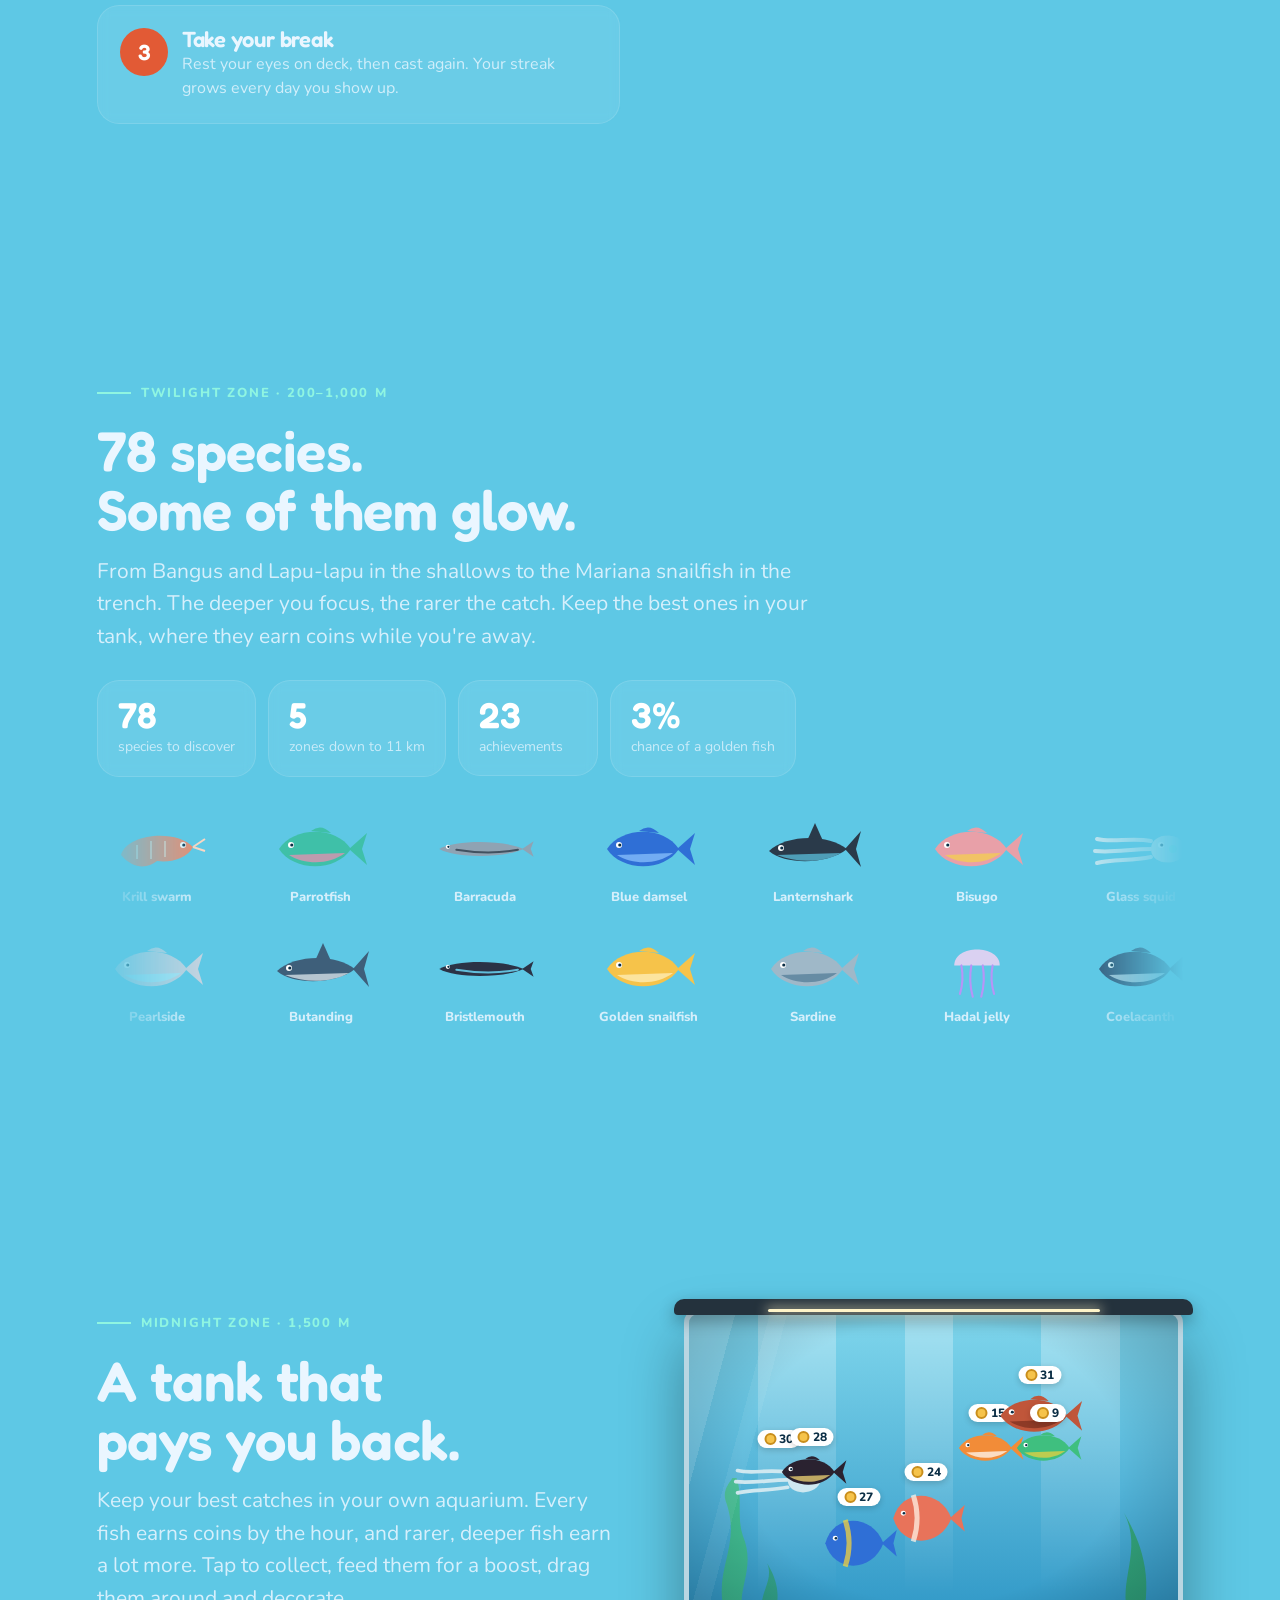
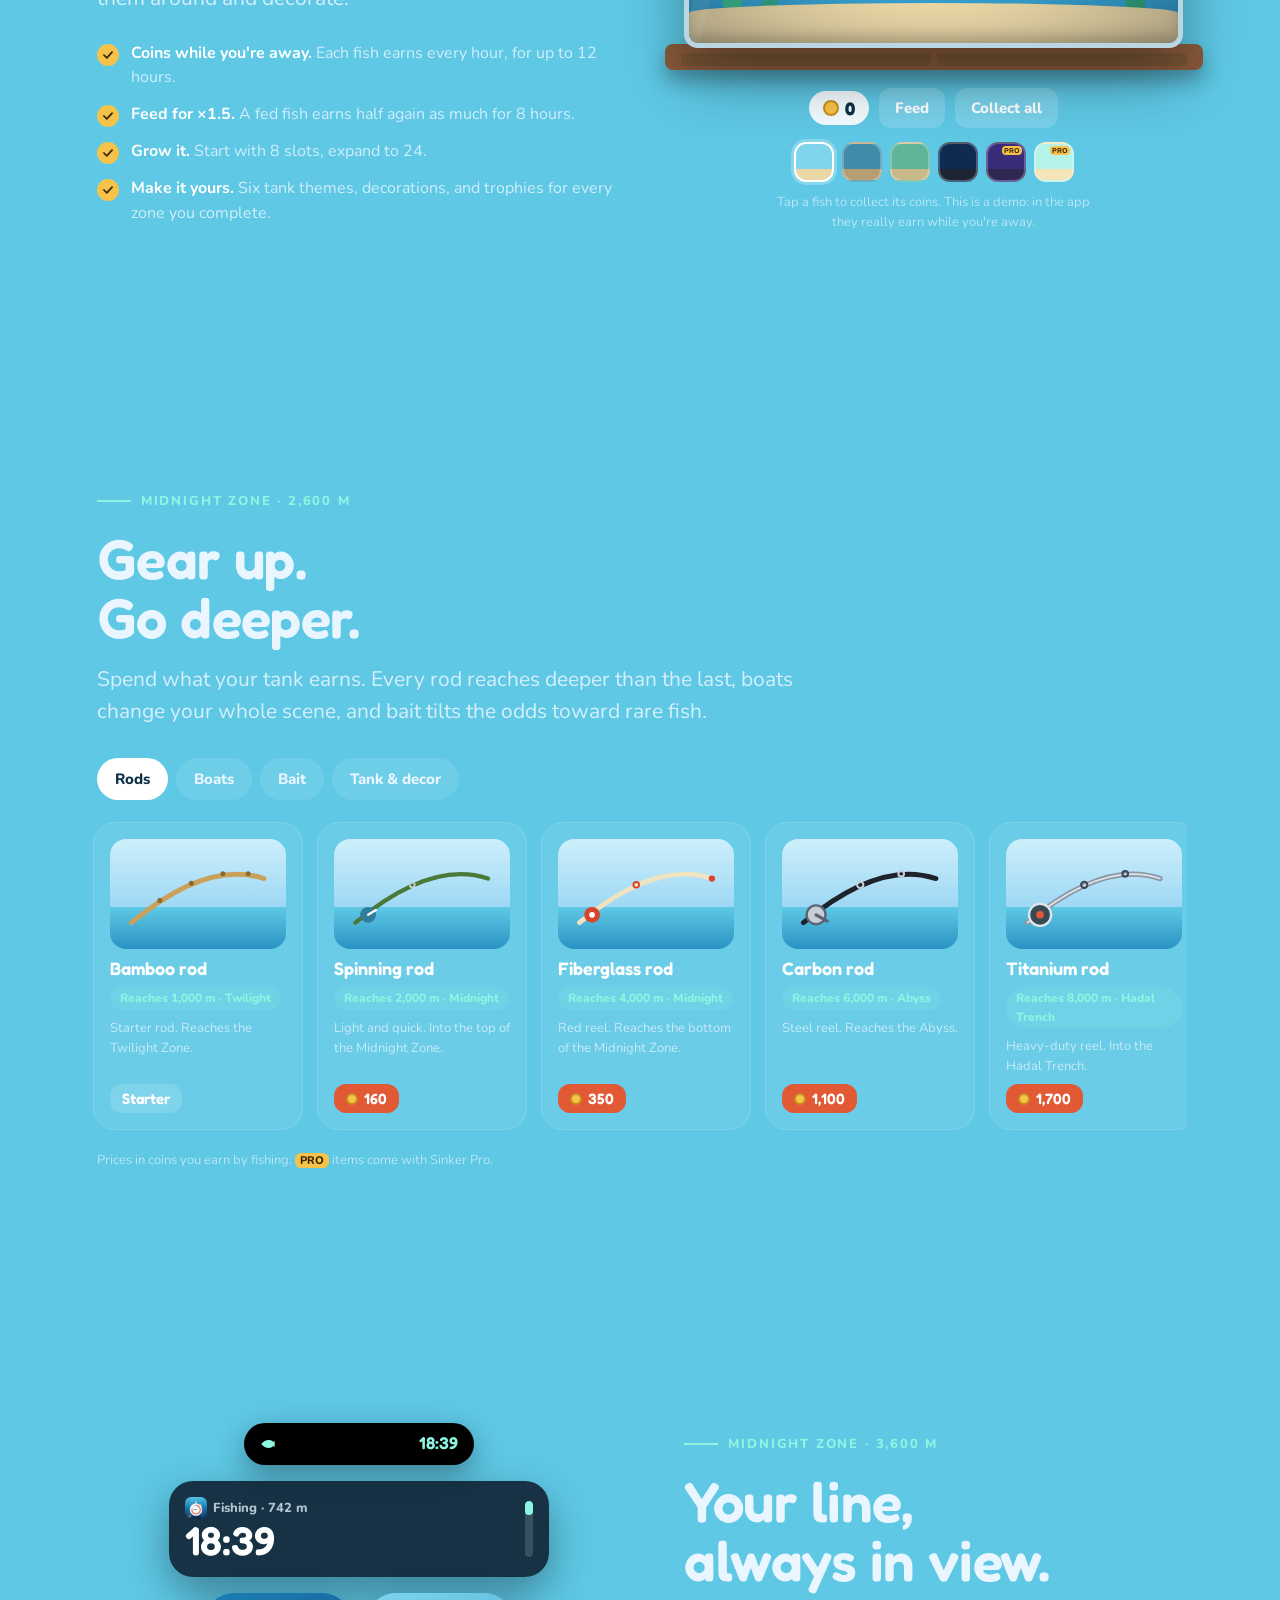
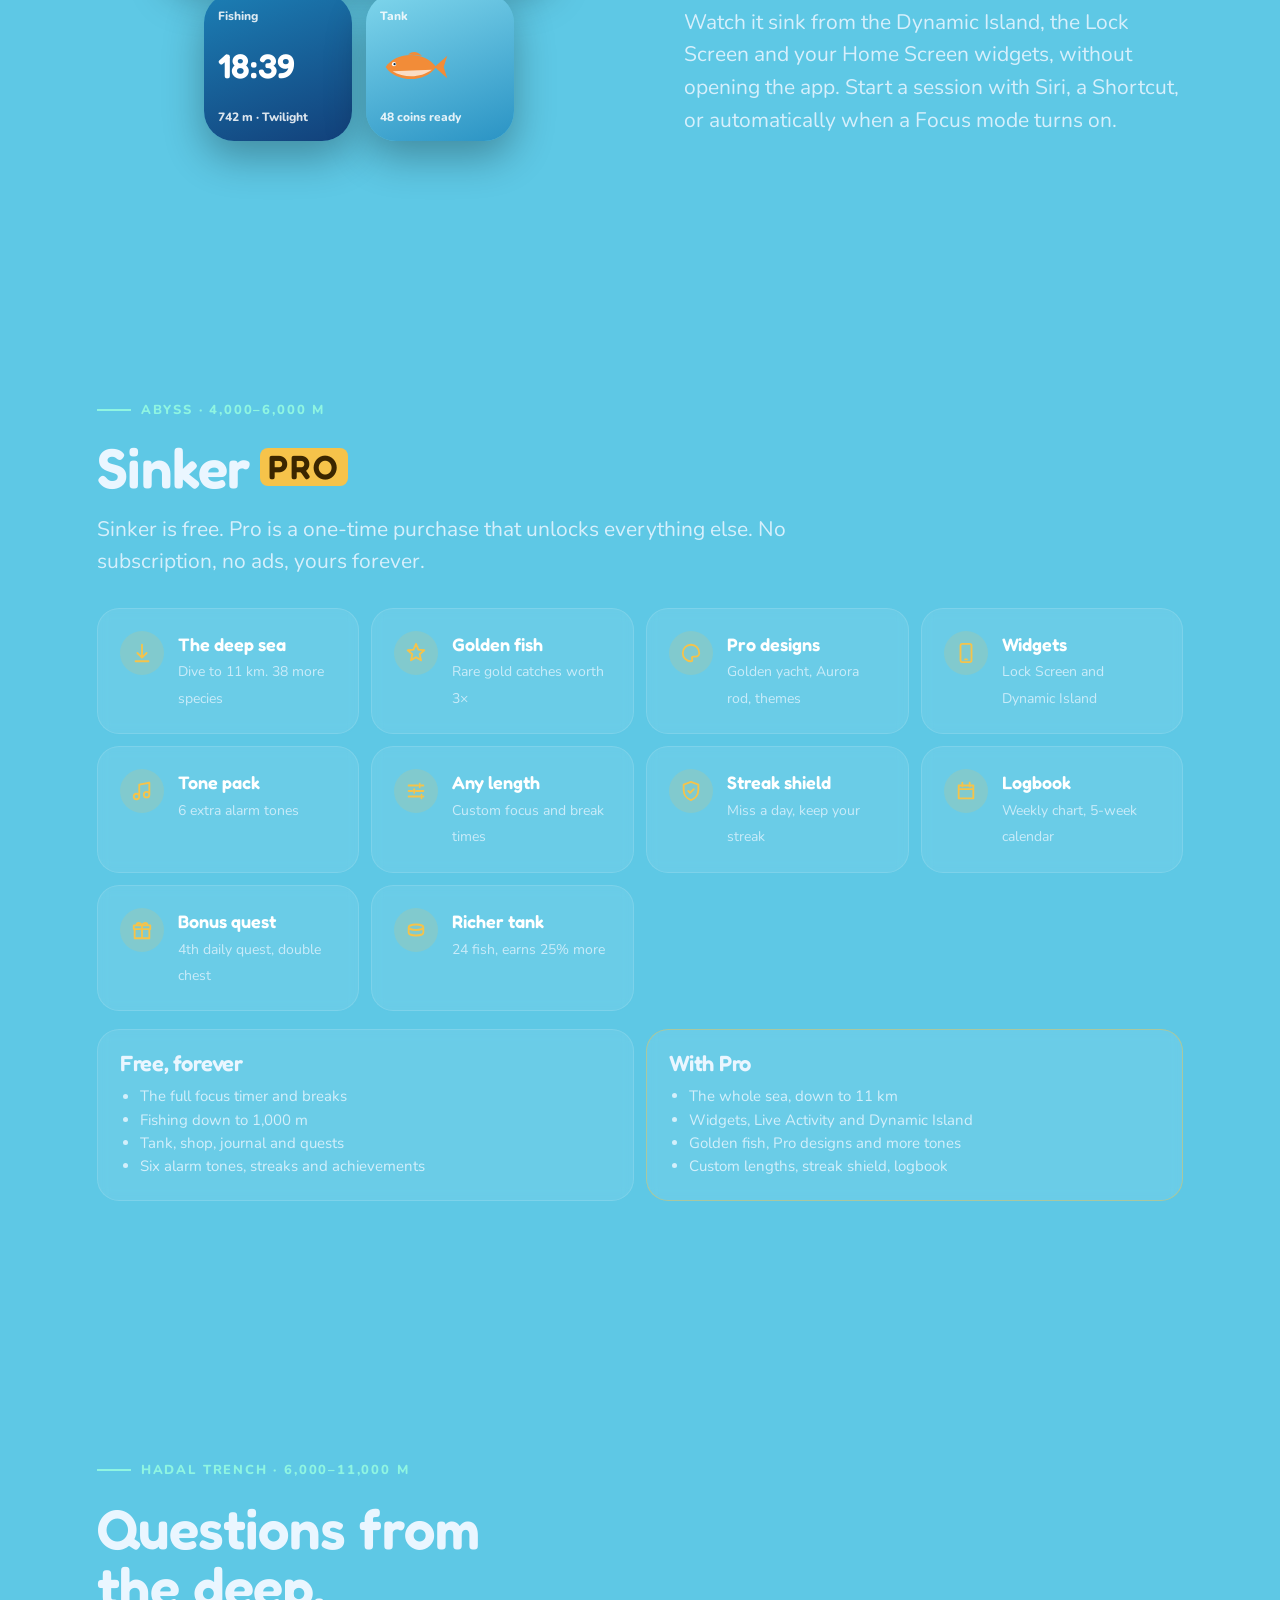
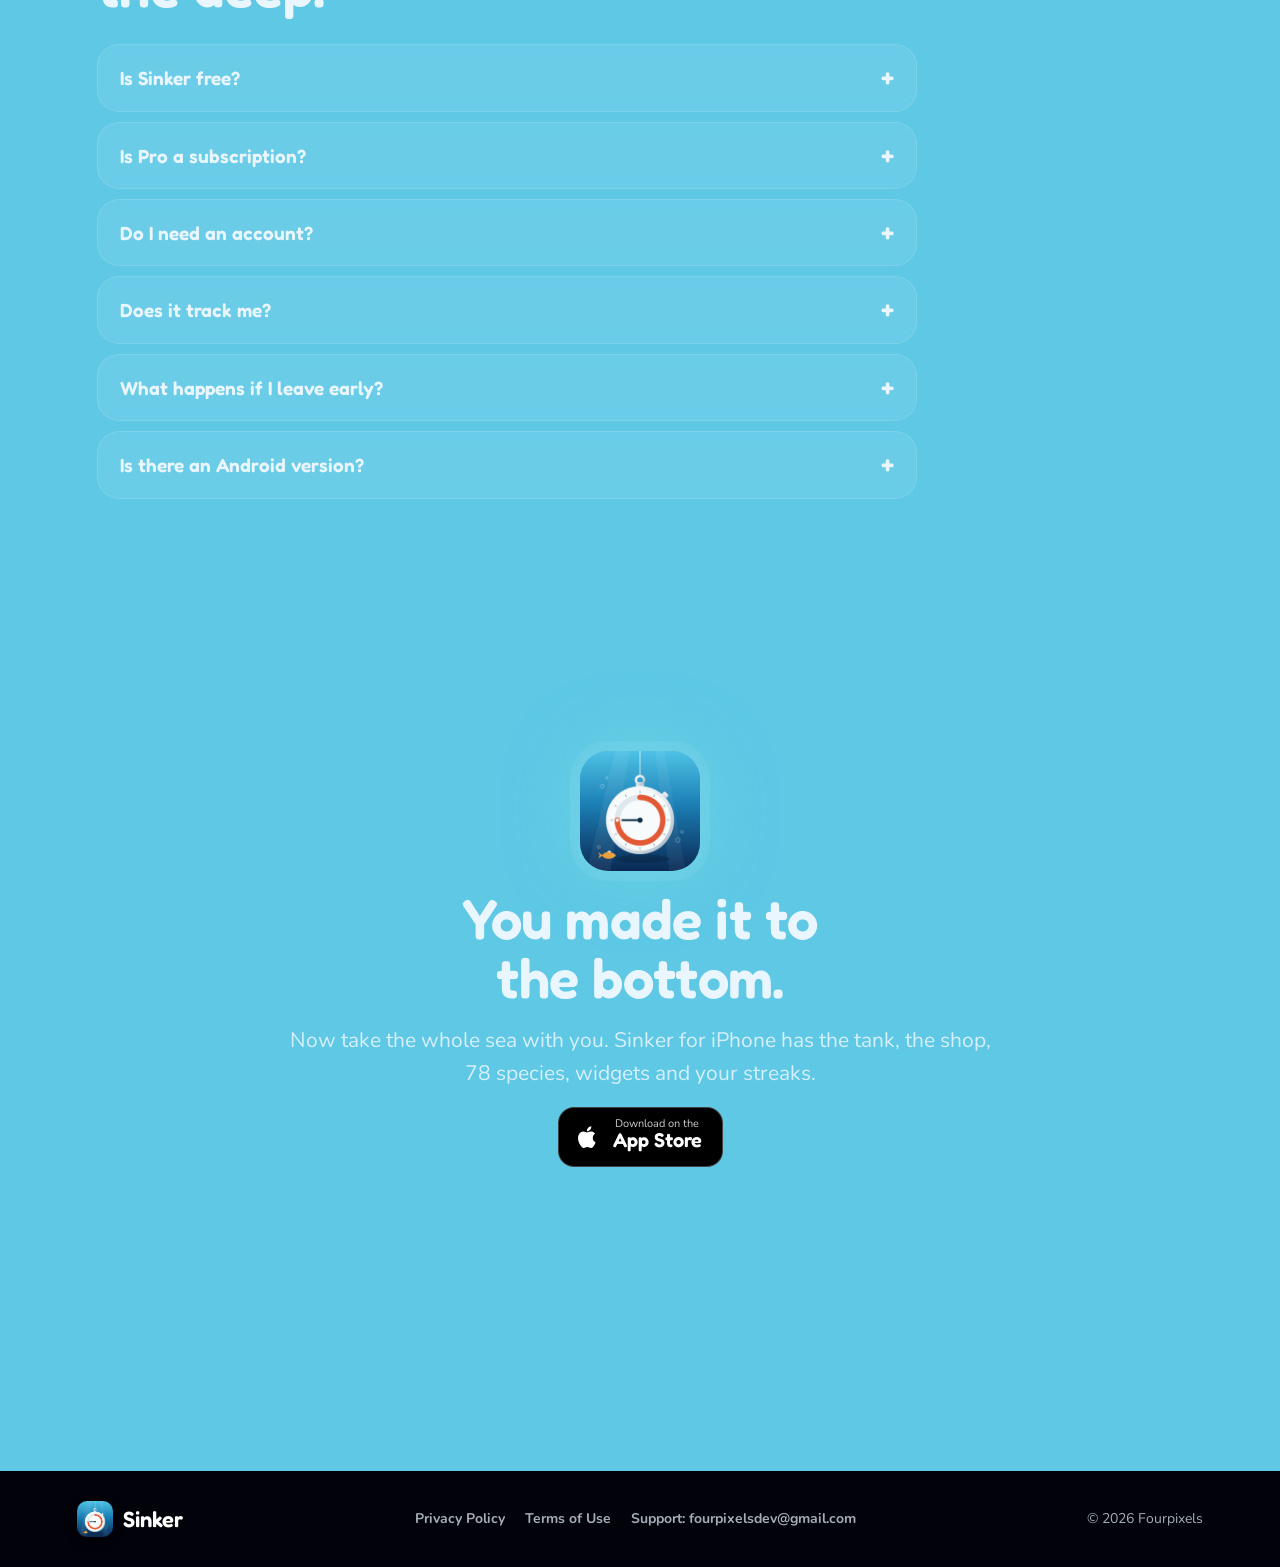
==== commit 24f9896c: "Add the tank demo and the shop (rods, boats, bait, tank and decor) Co-Authored-By: Claude Opus 5.5 <" ====
--- a/index.html
+++ b/index.html
@@ -15,6 +15,7 @@
 <link rel="preconnect" href="https://fonts.gstatic.com" crossorigin>
 <link href="https://fonts.googleapis.com/css2?family=Fredoka:wght@400;500;600&family=Nunito:wght@400;600;700;800&display=swap" rel="stylesheet">
 <link rel="stylesheet" href="styles.css">
+<link rel="stylesheet" href="sections.css">
 </head>
 <body>
 
@@ -25,6 +26,8 @@
   <nav class="nav-links" aria-label="Main">
     <a href="#how">How it works</a>
     <a href="#fish">Fish</a>
+    <a href="#tank">Tank</a>
+    <a href="#shop">Shop</a>
     <a href="#pro">Pro</a>
     <a href="#faq">FAQ</a>
     <a class="pill" href="#get" data-store>Get the app</a>
@@ -150,10 +153,62 @@
 </section>
 
 <!-- ============ MIDNIGHT ============ -->
-<section class="zone" id="everywhere" data-depth="2500">
+<!-- ============ TANK ============ -->
+<section class="zone" id="tank" data-depth="1500">
+  <div class="split">
+    <div class="reveal">
+      <p class="zone-label">Midnight zone · 1,500 m</p>
+      <h2>A tank that<br>pays you back.</h2>
+      <p class="lede">Keep your best catches in your own aquarium. Every fish earns coins by the hour, and rarer, deeper fish earn a lot more. Tap to collect, feed them for a boost, drag them around and decorate.</p>
+      <ul class="ticks">
+        <li><b>Coins while you're away.</b> Each fish earns every hour, for up to 12 hours.</li>
+        <li><b>Feed for ×1.5.</b> A fed fish earns half again as much for 8 hours.</li>
+        <li><b>Grow it.</b> Start with <span data-slots-start>8</span> slots, expand to <span data-slots-max>24</span>.</li>
+        <li><b>Make it yours.</b> Six tank themes, decorations, and trophies for every zone you complete.</li>
+      </ul>
+    </div>
+    <div class="tank-demo reveal">
+      <div class="t-lid"><i></i></div>
+      <div class="t-tank" id="demo-tank" aria-label="Interactive tank demo: tap a fish to collect its coins">
+        <div class="t-rays" aria-hidden="true"><i></i><i></i><i></i></div>
+        <svg class="t-plants" viewBox="0 0 400 120" preserveAspectRatio="none" aria-hidden="true"><path d="M30 120 C 18 80, 44 60, 30 20 C 26 6, 40 0, 36 -6 C 46 10, 38 30, 44 50 C 56 80, 36 100, 46 120Z" fill="#3FBF7F" opacity=".8"/><path d="M360 120 C 350 90, 372 64, 356 30 C 366 50, 380 76, 372 120Z" fill="#2FA36B" opacity=".85"/><path d="M60 120 C 56 100, 70 90, 64 74 C 74 92, 74 104, 70 120Z" fill="#2FA36B" opacity=".7"/></svg>
+        <div class="t-fish" id="demo-fish"></div>
+        <div class="t-sand"></div>
+        <div class="t-glass" aria-hidden="true"></div>
+      </div>
+      <div class="t-stand"><i></i><i></i></div>
+      <div class="t-bar">
+        <span class="t-coins" aria-live="polite"><span class="coin"></span><b id="demo-coins">0</b></span>
+        <button class="t-btn" id="demo-feed" type="button">Feed</button>
+        <button class="t-btn" id="demo-collect" type="button">Collect all</button>
+      </div>
+      <div class="t-themes" id="demo-themes" role="group" aria-label="Tank theme"></div>
+      <p class="t-hint">Tap a fish to collect its coins. This is a demo: in the app they really earn while you're away.</p>
+    </div>
+  </div>
+</section>
+
+<!-- ============ SHOP ============ -->
+<section class="zone" id="shop" data-depth="2600">
+  <div class="reveal">
+    <p class="zone-label">Midnight zone · 2,600 m</p>
+    <h2>Gear up.<br>Go deeper.</h2>
+    <p class="lede">Spend what your tank earns. Every rod reaches deeper than the last, boats change your whole scene, and bait tilts the odds toward rare fish.</p>
+  </div>
+  <div class="tabs reveal" role="tablist" aria-label="Shop">
+    <button role="tab" aria-selected="true" data-tab="rods">Rods</button>
+    <button role="tab" aria-selected="false" data-tab="boats">Boats</button>
+    <button role="tab" aria-selected="false" data-tab="baits">Bait</button>
+    <button role="tab" aria-selected="false" data-tab="tank">Tank &amp; decor</button>
+  </div>
+  <div class="shelf reveal" id="shelf" role="tabpanel"></div>
+  <p class="shelf-note reveal">Prices in coins you earn by fishing. <span class="pro-mini">PRO</span> items come with Sinker Pro.</p>
+</section>
+
+<section class="zone" id="everywhere" data-depth="3600">
   <div class="split flip">
     <div class="reveal">
-      <p class="zone-label">Midnight zone · 1,000–4,000 m</p>
+      <p class="zone-label">Midnight zone · 3,600 m</p>
       <h2>Your line,<br>always in view.</h2>
       <p class="lede">Watch it sink from the Dynamic Island, the Lock Screen and your Home Screen widgets, without opening the app. Start a session with Siri, a Shortcut, or automatically when a Focus mode turns on.</p>
     </div>
@@ -238,6 +293,8 @@
 </div>
 
 <script src="species.js"></script>
+<script src="art.js"></script>
 <script src="app.js"></script>
+<script src="sections.js"></script>
 </body>
 </html>
--- a/sections.css
+++ b/sections.css
@@ -0,0 +1,66 @@
+/* Tank demo + shop shelf sections (loaded after styles.css). */
+
+/* ---------- tank demo ---------- */
+.ticks { list-style: none; margin: 26px 0 0; padding: 0; display: grid; gap: 12px; }
+.ticks li { position: relative; padding-left: 34px; color: rgba(234, 246, 255, 0.82); font-size: 16px; }
+.ticks li::before { content: ""; position: absolute; left: 0; top: 3px; width: 22px; height: 22px; border-radius: 50%; background: var(--gold) url("data:image/svg+xml,%3Csvg xmlns='http://www.w3.org/2000/svg' viewBox='0 0 24 24' fill='none' stroke='%233B2600' stroke-width='3' stroke-linecap='round' stroke-linejoin='round'%3E%3Cpath d='m5 12 5 5 9-10'/%3E%3C/svg%3E") center / 14px no-repeat; }
+.ticks b { color: #fff; }
+
+.tank-demo { display: flex; flex-direction: column; align-items: center; width: 100%; max-width: 520px; justify-self: center; }
+.t-lid { width: 104%; height: 16px; border-radius: 10px 10px 4px 4px; background: #24323D; position: relative; z-index: 2; margin-bottom: -6px; box-shadow: 0 6px 16px rgba(0, 0, 0, 0.3); }
+.t-lid i { position: absolute; left: 18%; right: 18%; bottom: 3px; height: 3px; border-radius: 2px; background: #FFF4C8; box-shadow: 0 0 12px 2px rgba(255, 244, 200, 0.6); }
+.t-tank { position: relative; width: 100%; aspect-ratio: 5 / 3.4; border-radius: 14px; overflow: hidden; border: 5px solid #B9D6E2;
+  background: linear-gradient(180deg, var(--t-top, #7FD6EC), var(--t-bottom, #2A93C4)); transition: background 0.6s; box-shadow: 0 30px 60px rgba(0, 0, 0, 0.35); }
+.t-rays i { position: absolute; top: 0; width: 16%; height: 85%; background: linear-gradient(180deg, rgba(255, 255, 255, 0.3), transparent); animation: ray 6s ease-in-out infinite alternate; }
+.t-rays i:nth-child(1) { left: 14%; }
+.t-rays i:nth-child(2) { left: 44%; width: 10%; animation-delay: -2s; }
+.t-rays i:nth-child(3) { left: 72%; animation-delay: -4s; }
+.t-plants { position: absolute; left: 0; right: 0; bottom: 8%; width: 100%; height: 42%; }
+.t-sand { position: absolute; left: 0; right: 0; bottom: 0; height: 12%; background: var(--t-sand, #EAD7A6); border-radius: 60% 60% 0 0 / 30% 30% 0 0; transition: background 0.6s; box-shadow: inset 0 -8px 12px rgba(0, 0, 0, 0.18); }
+.t-glass { position: absolute; inset: 0; pointer-events: none; background: linear-gradient(105deg, rgba(255, 255, 255, 0.12) 0 8%, transparent 8% 14%, rgba(255, 255, 255, 0.06) 14% 17%, transparent 17%), radial-gradient(ellipse at 50% 45%, transparent 55%, rgba(0, 8, 20, 0.28)); }
+.t-fish { position: absolute; inset: 0; }
+.t-swim { position: absolute; cursor: pointer; border: 0; background: none; padding: 0; width: var(--w); transition: left 4s ease-in-out, top 4s ease-in-out; }
+.t-swim svg { width: 100%; height: auto; transition: transform 0.4s; }
+.t-swim.flip svg { transform: scaleX(-1); }
+.t-swim:hover svg { filter: brightness(1.08); }
+.t-swim .bubble { position: absolute; left: 50%; top: -22px; translate: -50% 0; display: flex; align-items: center; gap: 3px; padding: 1px 7px; border-radius: 999px; background: #fff; color: var(--ink); font: 800 12px var(--body); white-space: nowrap; box-shadow: 0 2px 6px rgba(0, 0, 0, 0.18); }
+.t-swim.fed svg { filter: drop-shadow(0 0 6px rgba(255, 226, 154, 0.9)); }
+.coin { display: inline-block; width: 12px; height: 12px; border-radius: 50%; background: var(--gold); border: 2px solid #C98E1C; }
+.t-pop { position: absolute; z-index: 5; pointer-events: none; font: 600 18px var(--display); color: #fff; text-shadow: 0 1px 6px rgba(0, 0, 0, 0.4); animation: popup 0.9s ease-out forwards; }
+@keyframes popup { from { transform: translateY(0) scale(0.8); opacity: 1; } to { transform: translateY(-40px) scale(1.1); opacity: 0; } }
+.t-pellet { position: absolute; width: 7px; height: 7px; border-radius: 50%; background: #C9853A; animation: sinkdown 2.6s ease-in forwards; }
+@keyframes sinkdown { to { transform: translateY(120px); opacity: 0; } }
+.t-stand { width: 108%; height: 26px; margin-top: -4px; border-radius: 8px; background: #8A5A3B; display: flex; gap: 6px; padding: 9px 16px 4px; box-shadow: 0 10px 20px rgba(0, 0, 0, 0.3); }
+.t-stand i { flex: 1; border-radius: 3px; background: #7A5536; }
+.t-bar { display: flex; gap: 10px; align-items: center; margin-top: 18px; flex-wrap: wrap; justify-content: center; }
+.t-coins { display: inline-flex; align-items: center; gap: 6px; padding: 6px 14px; border-radius: 999px; background: rgba(255, 255, 255, 0.92); color: var(--ink); font: 600 18px var(--display); font-variant-numeric: tabular-nums; }
+.t-coins .coin { width: 16px; height: 16px; }
+.t-btn { min-height: 40px; padding: 0 16px; border-radius: 12px; border: 0; background: rgba(255, 255, 255, 0.16); color: #fff; font: 800 15px var(--body); transition: background 0.2s; }
+.t-btn:hover { background: rgba(255, 255, 255, 0.26); }
+.t-themes { display: flex; gap: 8px; margin-top: 14px; flex-wrap: wrap; justify-content: center; }
+.t-theme { width: 40px; height: 40px; border-radius: 12px; border: 2px solid rgba(255, 255, 255, 0.25); cursor: pointer; position: relative; overflow: hidden; padding: 0; }
+.t-theme[aria-pressed="true"] { border-color: #fff; box-shadow: 0 0 0 3px rgba(255, 255, 255, 0.25); }
+.t-theme .pro-dot { position: absolute; right: 2px; top: 2px; font: 800 7px var(--body); background: var(--gold); color: #3B2600; border-radius: 4px; padding: 0 2px; }
+.t-hint { margin-top: 10px; font-size: 13px; color: rgba(234, 246, 255, 0.65); text-align: center; max-width: 40ch; }
+
+/* ---------- shop shelf ---------- */
+.tabs { display: flex; gap: 8px; margin-top: 30px; flex-wrap: wrap; }
+.tabs button { min-height: 42px; padding: 0 18px; border-radius: 999px; border: 0; background: rgba(255, 255, 255, 0.1); color: #EAF6FF; font: 800 15px var(--body); transition: background 0.2s; }
+.tabs button[aria-selected="true"] { background: #fff; color: var(--ink); }
+.shelf { display: grid; grid-auto-flow: column; grid-auto-columns: minmax(210px, 240px); gap: 14px; overflow-x: auto; padding: 22px 4px 14px; margin: 0 -4px; scroll-snap-type: x mandatory; scrollbar-width: thin; }
+.item { scroll-snap-align: start; display: flex; flex-direction: column; gap: 8px; padding: 16px; border-radius: var(--radius); background: rgba(255, 255, 255, 0.08); border: 1px solid rgba(255, 255, 255, 0.12); transition: transform 0.25s, background 0.25s; }
+.item:hover { transform: translateY(-4px); background: rgba(255, 255, 255, 0.12); }
+.item .art { height: 110px; border-radius: 16px; display: grid; place-items: center; background: linear-gradient(180deg, #CDEFFB, #9ED8F5 62%, #5EC8E5 62%, #2A93C4); overflow: hidden; }
+.item .art.water { background: linear-gradient(180deg, #2A93C4, #12407A); }
+.item .art svg { width: 86%; height: 86%; }
+.item .art.bait svg { width: 64px; height: 64px; }
+.item b { font: 600 18px var(--display); color: #fff; }
+.item p { font-size: 13px; color: rgba(234, 246, 255, 0.72); flex: 1; }
+.item .stat { display: inline-flex; align-self: flex-start; padding: 2px 10px; border-radius: 999px; background: rgba(143, 245, 225, 0.14); color: var(--glow); font-size: 12px; font-weight: 800; }
+.item .price { align-self: flex-start; display: inline-flex; align-items: center; gap: 6px; padding: 5px 12px; border-radius: 12px; background: var(--coral); color: #fff; font: 600 15px var(--display); }
+.item .price.free { background: rgba(255, 255, 255, 0.14); }
+.item .price.pro { background: var(--gold); color: #3B2600; }
+.swatch { height: 110px; border-radius: 16px; position: relative; overflow: hidden; }
+.swatch::after { content: ""; position: absolute; left: 0; right: 0; bottom: 0; height: 22%; background: var(--sand); border-radius: 50% 50% 0 0 / 30% 30% 0 0; }
+.shelf-note { margin-top: 6px; font-size: 13px; color: rgba(234, 246, 255, 0.65); }
+.pro-mini { background: var(--gold); color: #3B2600; border-radius: 6px; padding: 0 5px; font-weight: 800; font-size: 11px; }
